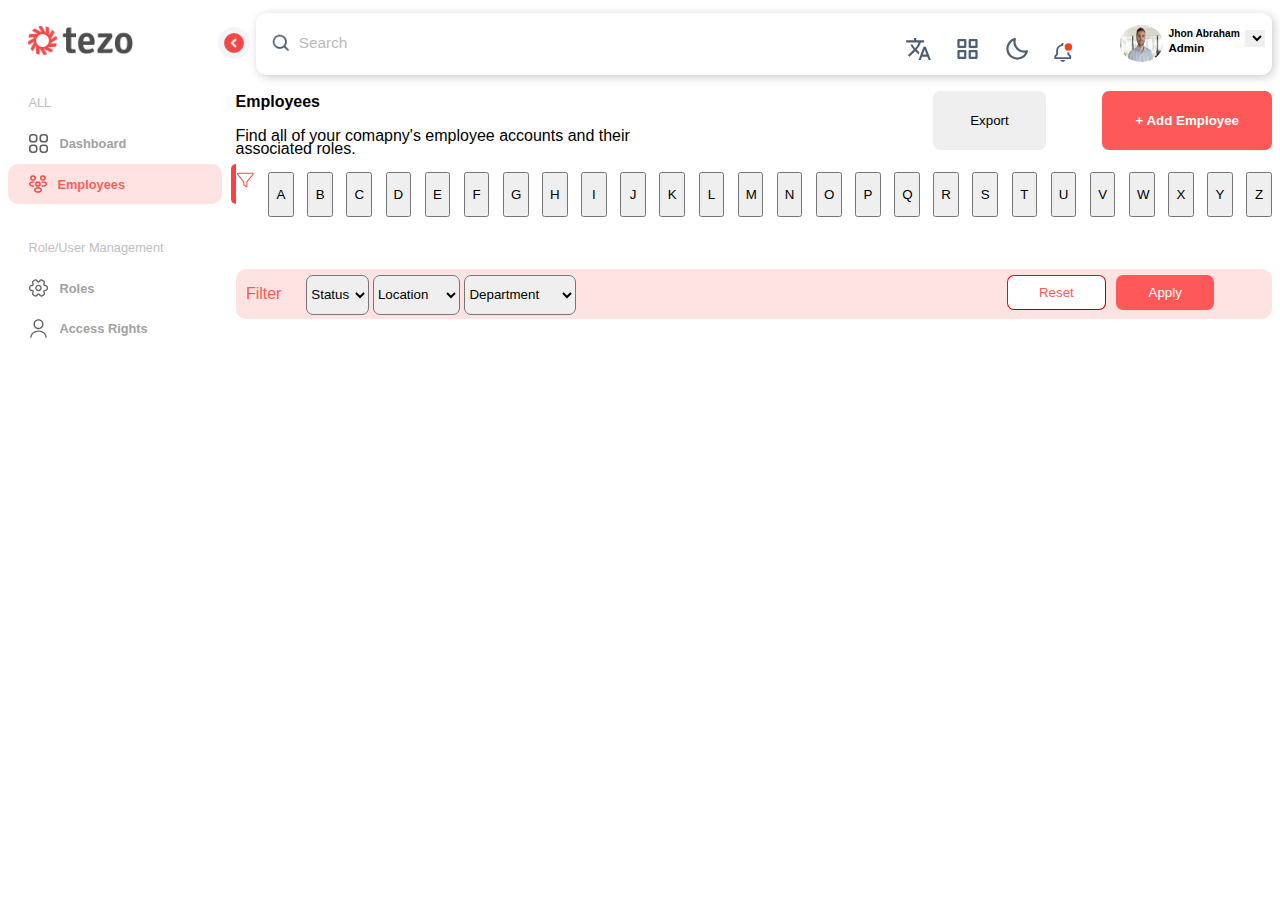
==== index.html @ cbc74a88 "Created Top Navigation bar,sidebar and filter employee section" ====
<!DOCTYPE html>
<html lang="en">
  <head>
    <meta charset="UTF-8" />
    <meta name="viewport" content="width=device-width, initial-scale=1.0" />
    <link rel="stylesheet" href="CSS/index.css" />
    <link rel="stylesheet" href="Assets/font-icon/style.css" />
    <title>Tezo</title>
  </head>
  <body>
    <main>
      <section id="sidebar">
        <div id="hehe">
          <div class="tezo-logo">
            <img src="Assets/Images/TezoLogo.png" alt="Tezo Logo" />
          </div>
          <img id="handle" src="./Assets/Images/handle.png" alt="" />
        </div>

        <div class="menu">
          <p id="menu-desc">ALL</p>
          <div id="sidebar-menu-dashboard" class="sidebar-menu-item">
            <img src="Assets/Images/Horizontal nav/Dashboard.svg" alt="" />
            <p>Dashboard</p>
          </div>

          <div id="employee-option-container">
            <div id="sidebar-menu-employees" class="sidebar-menu-item">
              <img src="Assets/Images/Horizontal nav/Employees.svg" alt="" />
              <p>Employees</p>
            </div>
            <div id="tab-indicator"></div>
          </div>
        </div>

        <div class="menu">
          <p id="menu-desc">Role/User Management</p>
          <div id="sidebar-menu-role" class="sidebar-menu-item">
            <img src="Assets/Images/Horizontal nav/Roles.svg" alt="" />
            <p>Roles</p>
          </div>

          <div id="sidebar-menu-access" class="sidebar-menu-item">
            <img src="Assets/Images/Horizontal nav/assign user.svg" alt="" />
            <p>Access Rights</p>
          </div>
        </div>
      </section>
      <section id="content">
        <div class="search">
          <img
            id="search-icon"
            src="Assets/Images/bx-search.png"
            alt="Search Icon"
          />
          <input type="search" class="search-input" placeholder="Search" />

          <span id="icon-menu-container">
            <img
              class="menu-icon"
              src="Assets/Images/Vertical Navbar/Language.svg"
              alt=""
            />
            <img
              class="menu-icon"
              src="Assets/Images/Vertical Navbar/Categories.svg"
              alt=""
            />
            <img
              class="menu-icon"
              src="Assets/Images/Vertical Navbar/Mode.svg"
              alt=""
            />
            <img
              id="notifications-icon"
              class="menu-icon"
              src="Assets/Images/Vertical Navbar/Notifications.svg"
              alt=""
            />
          </span>

          <div id="profile">
            <img
              class="profile-image"
              src="Assets/Images/jhon abraham.jpg"
              alt=""
            />

            <div id="profile-text-container">
              <p id="profile-name">Jhon Abraham</p>
              <p id="profile-designation">Admin</p>
            </div>
            <div id="profile-dropdown-container">
              <select name="profile-dropdown" id="profile-dropdown"></select>
            </div>
          </div>
        </div>

        <div id="content-employee">
          <div id="content-employee-title">
            <h4>Employees</h4>
            <p>
              Find all of your comapny's employee accounts and their associated
              roles.
            </p>
          </div>

          <div class="employee-operation">
            <button id="export-btn">Export</button>
            <button id="add-employee-btn">+ Add Employee</button>
          </div>
        </div>

        <div id="employee-filter">
          <div class="filter-icon">
            <img src="Assets/Images/filter.png" alt="filter-icon" />
          </div>

          <div class="search-by-letter-container">
            <button class="search-by-letter">A</button>
            <button class="search-by-letter">B</button>
            <button class="search-by-letter">C</button>
            <button class="search-by-letter">D</button>
            <button class="search-by-letter">E</button>
            <button class="search-by-letter">F</button>
            <button class="search-by-letter">G</button>
            <button class="search-by-letter">H</button>
            <button class="search-by-letter">I</button>
            <button class="search-by-letter">J</button>
            <button class="search-by-letter">K</button>
            <button class="search-by-letter">L</button>
            <button class="search-by-letter">M</button>
            <button class="search-by-letter">N</button>
            <button class="search-by-letter">O</button>
            <button class="search-by-letter">P</button>
            <button class="search-by-letter">Q</button>
            <button class="search-by-letter">R</button>
            <button class="search-by-letter">S</button>
            <button class="search-by-letter">T</button>
            <button class="search-by-letter">U</button>
            <button class="search-by-letter">V</button>
            <button class="search-by-letter">W</button>
            <button class="search-by-letter">X</button>
            <button class="search-by-letter">Y</button>
            <button class="search-by-letter">Z</button>
          </div>
        </div>

        <div class="employee-filter-categories">
          <div class="filter-categories">
            <p>Filter</p>
            <div id="dropdown-options">
            <select name="status" id="status-dropdown" title="status">
              <option selected disabled hidden>Status</option>
            </select>
            <select name="location" title="location" id="location-dropdown">
              <option selected disabled hidden>Location</option>
            </select>
            <select name="department" title="department" id="department-dropdown">
              <option selected disabled hidden>Department</option>
            </select>
        </div>
            <div class="employee-filter-btn-container">
              <button id="reset">Reset</button>
              <button id="apply">Apply</button>
            </div>
          </div>
        </div>
      </section>
    </main>
  </body>
</html>
---- CSS/index.css ----
* {
    font-family: Arial, Helvetica, sans-serif;
  }
  
  main {
    display: flex;
  }
  
  /* SIDE BAR SECTION START */

  #sidebar {
    width: 18%;
    height: 100%;
  }
  
  #content {
    width: 82%;
    height: auto;
  }

  #hehe{
    display: flex;
    height:80%
  }

  #handle{
    position: absolute;
    left: 17%;
    top: 3%;
    width: 2.5%;
  }
  
  .tezo-logo {
    height: auto;
    width: 46%;
    margin-left: 9%;
    margin-top: 8%;
  }
  
  .tezo-logo img {
    width: 100%;
  }
  
  #menu-desc {
    font-size: 1vw;
    padding-left: 9%;
    padding-top: 10%;
    color: gray;
    opacity: 0.5;
  }
  
  .sidebar-menu-item p {
    font-size: 1vw;
    color: rgb(162, 162, 162);
    font-weight: 600;
    margin-left: 5%;
  }

  .sidebar-menu-item img{
    width:10%;
  }
  
  .sidebar-menu-item {
    display: flex;
    padding-left: 9%;
  }
  
  #sidebar-menu-dashboard {
    margin-top: 6%;
  }
  
  #employee-option-container{
   
  position: relative;
    
  }
  #sidebar-menu-employees {
    border-radius: 10px;
    margin-right: 6%;
    padding-left: -10%;
    background-color: rgb(255 227 227);
  }

  #tab-indicator{
    position: absolute;
    background-color: rgb(255, 63, 63);
    width: 2%;
    height: 100%;
    top: 0%;
    left: 53%;
    overflow: hidden;
    border-top-left-radius: 10px;
    border-bottom-left-radius: 10px;
    margin-left: 45%;
  }
  
  #sidebar-menu-employees p {
    color: red;
    opacity: 0.6;
  }

  /* SIDE BAR SECTION END */



  /* CONTENT SECTION START */

    .search{
        position: relative;
        width: 98%;
        height: 18%;
        margin-top:0.5%;
        margin-left: 2%;
    }

    .search-input{
        width: 100%;
        height: 100%;
        border-style: none;
        border-radius: 10px;
        box-shadow: 2px 2px 10px rgb(202, 202, 202);
    }

    ::placeholder{
        padding-left: 4%;
        font-size: 1.2vw;
        opacity: 0.5;
       
    }

    #search-icon{
        position: absolute;
        width: 2%;
        left: 1.5%;
        top: 33%;
    }
  
    #icon-menu-container{
        position: absolute;
        left: 63%;
        top: 22%;
    
    }

    #notifications-icon{
        margin-top: -1%;

    }
    .menu-icon{
        width:3.5vw
    }


   #profile{
        display: flex;
        position: absolute;
        right: 2%;
        top:20%;
        width: 13%;
    }

  #profile-text-container p{
    margin-top: 4%;
    margin-bottom: 0%;
    white-space: nowrap;

  }

  .profile-image{
    margin-top: 0%;
    width:33%;
    border-radius: 100%;
    
  }
  
  #profile-text-container{
    margin-left: 4%;


  }


  #profile-name{
    font-size: 0.8vw;
    font-weight: 600;
  }
  #profile-designation{
    font-size: 0.9vw;
    font-weight: 800;
  }

  #profile-dropdown-container{
    height: 100%;
    margin-left: 4%;
    font-size: 2vw; 
    margin-top: -4%;
    margin-bottom: 10%;
  }
  #profile-dropdown{
    border-style: none;
  }
  /* EMPLOYEE OPERATION SECTION START */

  #content-employee{
    display: flex;
   
  }
  #content-employee-title{
    line-height: 81%;
  }

  .employee-operation{
    display: flex;
    width: 60%;
    flex-wrap: nowrap;
    justify-content: flex-end;
  }

  #export-btn,#add-employee-btn{
    margin-top:3%; 
    height: 60%;
    border-radius: 7px;
    border-width:0px;

  }
  #export-btn{
    width: 20%;
    
  }
  #add-employee-btn{
    width: 30%;
    margin-left: 10%;
    background-color: rgb(255, 88, 88);
    color: white;
    font-weight: 600;
  }


  .filter-icon{
    width: 2vw;
    margin-right: 1%;
  }


  /* EMPLOYEE OPERATION SECTION END */

 
/* EMPLOYEE FILTER SECTION START */

#employee-filter{
    display: flex;

}

.search-by-letter-container{
    display: flex;
    justify-content: space-between;
    width: 90vw;
    flex-wrap: wrap;
   
}

.search-by-letter{
width: 2vw;
height: 5vh;

}
   

.filter-categories{
    display: flex;
    height:30%;
    border-radius: 10px;
    margin-top: 5%;
    background-color: rgb(255 227 227);
}

.filter-categories p{
    color:rgb(255, 88, 88); 
    margin-left: 1%;
}

#dropdown-options{
    width:60%
}
#dropdown-options select{
    height: 80%;
    border-radius: 7px;
    margin-top: 1%;
    

}

#status-dropdown{
    width: 10%;
    margin-left: 4%;

}
#location-dropdown{
    width: 14%;
}

#department-dropdown{
    width: 18%;
}



.employee-filter-btn-container{
    display: flex;
    margin-left: 10%;
    width:20%
}

#reset,#apply{
    margin-top: 3%;
    border-radius: 7px;
    border-width: 0px;
}

#reset{
    height: 70%;
    width: 80%;
    color: rgb(255, 88, 88);
    background-color: white;
    border-width: 1px;
    border-color: red;
}
#apply{
    height: 70%;
    margin-left: 5%;
    width: 80%;
    background-color: rgb(255, 88, 88);
    color: white;
}
---- Assets/font-icon/style.css ----
@font-face {
  font-family: 'icomoon';
  src:  url('./fonts/icomoon.eot?l30ijm');
  src:  url('./fonts/icomoon.eot?l30ijm#iefix') format('embedded-opentype'),
    url('./fonts/icomoon.ttf?l30ijm') format('truetype'),
    url('./fonts/icomoon.woff?l30ijm') format('woff'),
    url('./fonts/icomoon.svg?l30ijm#icomoon') format('svg');
  font-weight: normal;
  font-style: normal;
  font-display: block;
}

[class^="icon-"], [class*=" icon-"] {
  /* use !important to prevent issues with browser extensions that change fonts */
  font-family: 'icomoon' !important;
  speak: never;
  font-style: normal;
  font-weight: normal;
  font-variant: normal;
  text-transform: none;
  line-height: 1;

  /* Better Font Rendering =========== */
  -webkit-font-smoothing: antialiased;
  -moz-osx-font-smoothing: grayscale;
}

.icon-assign-user:before {
  content: "\e900";
  color: #5f5f5f;
}
.icon-Dashboard:before {
  content: "\e901";
}
.icon-Employees:before {
  content: "\e902";
}
.icon-Roles:before {
  content: "\e903";
  color: #5f5f5f;
}
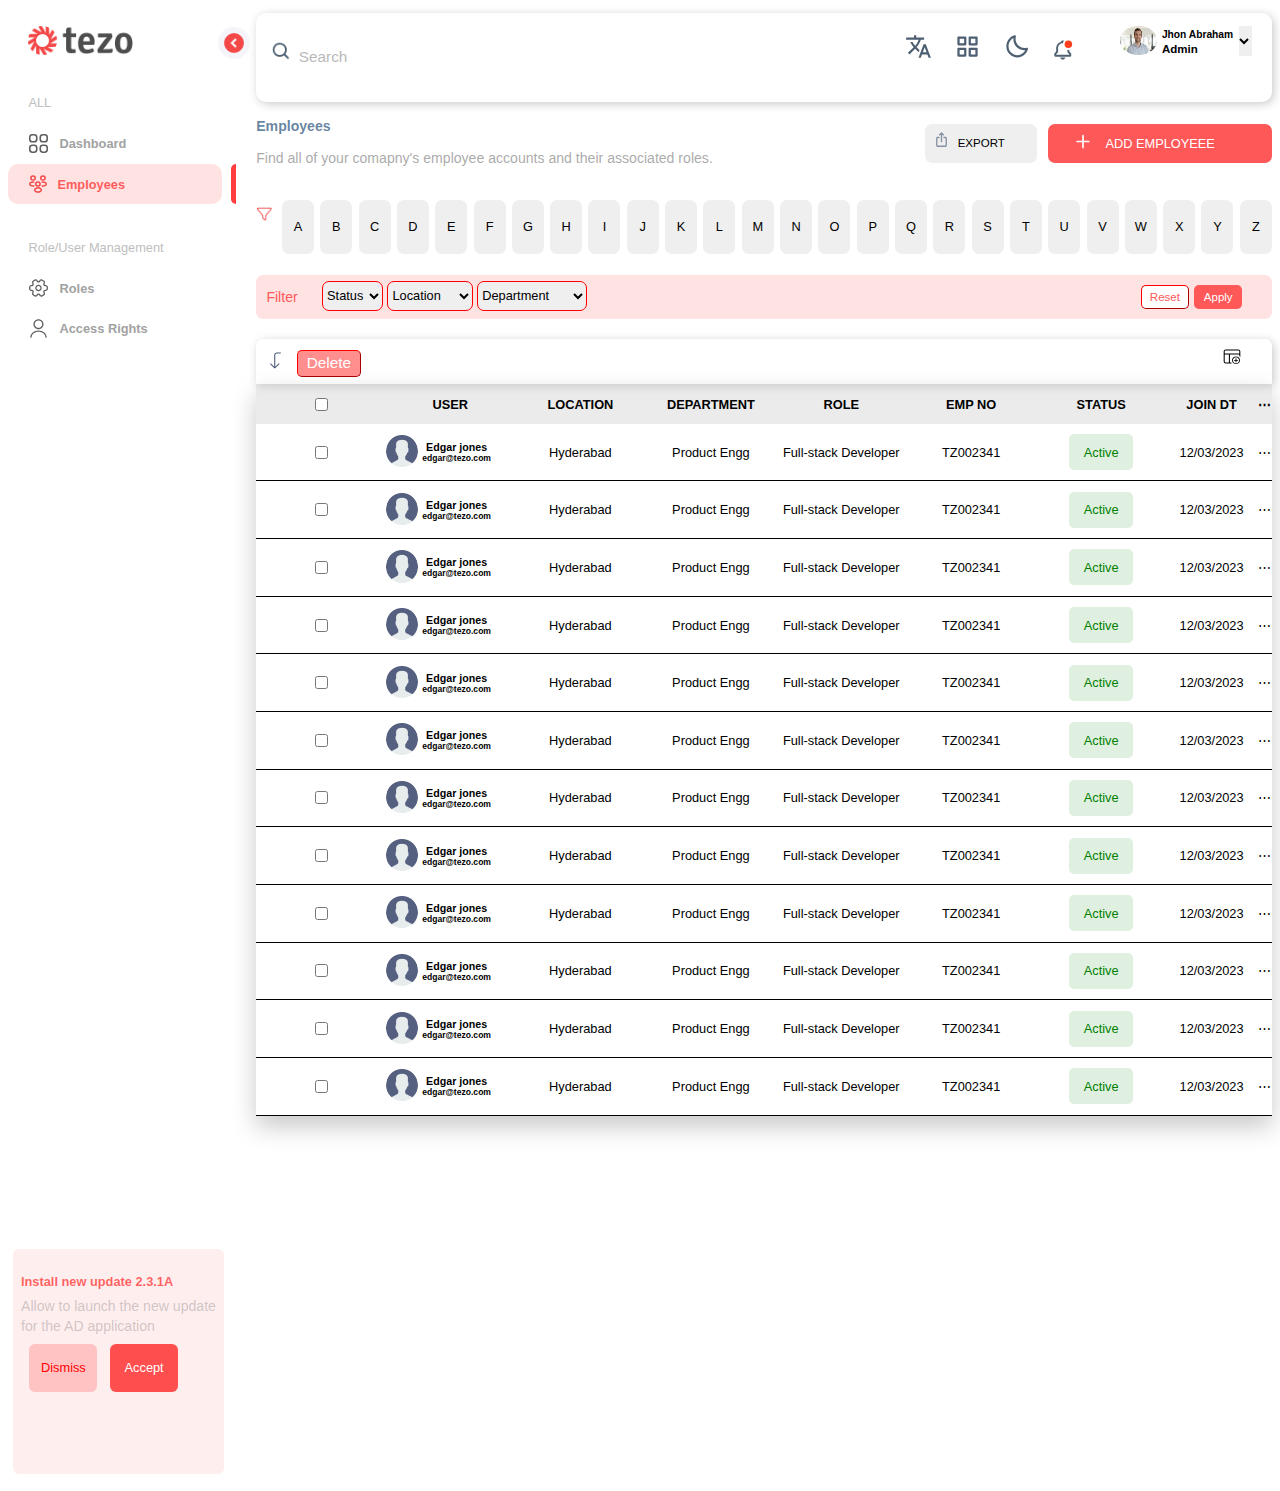
==== commit 06591088: "Created employee information table and imporved the overall css styling of content section" ====
--- a/index.html
+++ b/index.html
@@ -44,6 +44,16 @@
             <img src="Assets/Images/Horizontal nav/assign user.svg" alt="" />
             <p>Access Rights</p>
           </div>
+        </div>
+
+
+        <div id="update-message">
+            <h5>Install new update 2.3.1A</h5>
+            <p>Allow to launch the new update for the AD application</p>
+            <div id="update-message-btn-container">
+                <button id="dismiss-btn" class="update-message-btn">Dismiss</button>
+                <button id="accept-btn" class="update-message-btn">Accept</button>
+            </div>
         </div>
       </section>
       <section id="content">
@@ -90,9 +100,8 @@
               <p id="profile-name">Jhon Abraham</p>
               <p id="profile-designation">Admin</p>
             </div>
-            <div id="profile-dropdown-container">
               <select name="profile-dropdown" id="profile-dropdown"></select>
-            </div>
+            
           </div>
         </div>
 
@@ -106,8 +115,8 @@
           </div>
 
           <div class="employee-operation">
-            <button id="export-btn">Export</button>
-            <button id="add-employee-btn">+ Add Employee</button>
+            <button id="export-btn"><img id="export-icon" src="Assets/Images/Interface/Export.svg"/>EXPORT</button>
+            <button id="add-employee-btn"><img id="add-employee-icon" src="Assets/Images/Interface/Add.svg"/>ADD EMPLOYEEE</button>
           </div>
         </div>
 
@@ -166,6 +175,291 @@
             </div>
           </div>
         </div>
+
+
+        <div id="employee-data-table">
+            <div id="table-operations">
+                <img id="arrow-left-down-img" src="Assets/Images/Interface/arrow-turn left -down.svg" alt="arrow-turn-left-down">
+                <button id="delete-operation-btn">Delete</button>
+                <img id="add-operation-img" src="Assets/Images/Interface/table-add.svg" alt="add-row-img ">
+            </div>
+            <div id="table-data">
+
+                <table>
+                    <tr>
+                        <th><input type="checkbox"></th>
+                        <th>USER</th>
+                        <th>LOCATION</th>
+                        <th>DEPARTMENT</th>
+                        <th>ROLE</th>
+                        <th>EMP NO</th>
+                        <th>STATUS</th>
+                        <th>JOIN DT</th>
+                        <th>&#8943;</th>
+                    </tr>
+                    <tr>
+                        <td><input type="checkbox"></td>
+                        <td>
+                            <div id="user-name">
+                                <div  id="user-img">
+                                    <img src="Assets/Images/user.png"/>
+                                </div>
+                                <div id="user-details">
+                                    <h4>Edgar jones</h4>
+                                    <h6>edgar@tezo.com</h6>
+                                </div>
+                            </div>
+                        </td>
+                        <td>Hyderabad</td>
+                        <td>Product Engg</td>
+                        <td>Full-stack Developer</td>
+                        <td>TZ002341</td>
+                        <td><button class="table-btn">Active</button></td>
+                        <td>12/03/2023</td>
+                        <td>&#8943;</td>
+                    </tr>
+
+                    <tr>
+                        <td><input type="checkbox"></td>
+                        <td>
+                            <div id="user-name">
+                                <div  id="user-img">
+                                    <img src="Assets/Images/user.png"/>
+                                </div>
+                                <div id="user-details">
+                                    <h4>Edgar jones</h4>
+                                    <h6>edgar@tezo.com</h6>
+                                </div>
+                            </div>
+                        </td>
+                        <td>Hyderabad</td>
+                        <td>Product Engg</td>
+                        <td>Full-stack Developer</td>
+                        <td>TZ002341</td>
+                        <td><button class="table-btn">Active</button></td>
+                        <td>12/03/2023</td>
+                        <td>&#8943;</td>
+                    </tr>
+
+                    <tr>
+                        <td><input type="checkbox"></td>
+                        <td>
+                            <div id="user-name">
+                                <div  id="user-img">
+                                    <img src="Assets/Images/user.png"/>
+                                </div>
+                                <div id="user-details">
+                                    <h4>Edgar jones</h4>
+                                    <h6>edgar@tezo.com</h6>
+                                </div>
+                            </div>
+                        </td>
+                        <td>Hyderabad</td>
+                        <td>Product Engg</td>
+                        <td>Full-stack Developer</td>
+                        <td>TZ002341</td>
+                        <td><button class="table-btn">Active</button></td>
+                        <td>12/03/2023</td>
+                        <td>&#8943;</td>
+                    </tr>
+
+                    <tr>
+                        <td><input type="checkbox"></td>
+                        <td>
+                            <div id="user-name">
+                                <div  id="user-img">
+                                    <img src="Assets/Images/user.png"/>
+                                </div>
+                                <div id="user-details">
+                                    <h4>Edgar jones</h4>
+                                    <h6>edgar@tezo.com</h6>
+                                </div>
+                            </div>
+                        </td>
+                        <td>Hyderabad</td>
+                        <td>Product Engg</td>
+                        <td>Full-stack Developer</td>
+                        <td>TZ002341</td>
+                        <td><button class="table-btn">Active</button></td>
+                        <td>12/03/2023</td>
+                        <td>&#8943;</td>
+                    </tr>
+
+                    <tr>
+                        <td><input type="checkbox"></td>
+                        <td>
+                            <div id="user-name">
+                                <div  id="user-img">
+                                    <img src="Assets/Images/user.png"/>
+                                </div>
+                                <div id="user-details">
+                                    <h4>Edgar jones</h4>
+                                    <h6>edgar@tezo.com</h6>
+                                </div>
+                            </div>
+                        </td>
+                        <td>Hyderabad</td>
+                        <td>Product Engg</td>
+                        <td>Full-stack Developer</td>
+                        <td>TZ002341</td>
+                        <td><button class="table-btn">Active</button></td>
+                        <td>12/03/2023</td>
+                        <td>&#8943;</td>
+                    </tr>
+
+                    <tr>
+                        <td><input type="checkbox"></td>
+                        <td>
+                            <div id="user-name">
+                                <div  id="user-img">
+                                    <img src="Assets/Images/user.png"/>
+                                </div>
+                                <div id="user-details">
+                                    <h4>Edgar jones</h4>
+                                    <h6>edgar@tezo.com</h6>
+                                </div>
+                            </div>
+                        </td>
+                        <td>Hyderabad</td>
+                        <td>Product Engg</td>
+                        <td>Full-stack Developer</td>
+                        <td>TZ002341</td>
+                        <td><button class="table-btn">Active</button></td>
+                        <td>12/03/2023</td>
+                        <td>&#8943;</td>
+                    </tr>
+
+                    <tr>
+                        <td><input type="checkbox"></td>
+                        <td>
+                            <div id="user-name">
+                                <div  id="user-img">
+                                    <img src="Assets/Images/user.png"/>
+                                </div>
+                                <div id="user-details">
+                                    <h4>Edgar jones</h4>
+                                    <h6>edgar@tezo.com</h6>
+                                </div>
+                            </div>
+                        </td>
+                        <td>Hyderabad</td>
+                        <td>Product Engg</td>
+                        <td>Full-stack Developer</td>
+                        <td>TZ002341</td>
+                        <td><button class="table-btn">Active</button></td>
+                        <td>12/03/2023</td>
+                        <td>&#8943;</td>
+                    </tr>
+                    <tr>
+                        <td><input type="checkbox"></td>
+                        <td>
+                            <div id="user-name">
+                                <div  id="user-img">
+                                    <img src="Assets/Images/user.png"/>
+                                </div>
+                                <div id="user-details">
+                                    <h4>Edgar jones</h4>
+                                    <h6>edgar@tezo.com</h6>
+                                </div>
+                            </div>
+                        </td>
+                        <td>Hyderabad</td>
+                        <td>Product Engg</td>
+                        <td>Full-stack Developer</td>
+                        <td>TZ002341</td>
+                        <td><button class="table-btn">Active</button></td>
+                        <td>12/03/2023</td>
+                        <td>&#8943;</td>
+                    </tr>
+                    <tr>
+                        <td><input type="checkbox"></td>
+                        <td>
+                            <div id="user-name">
+                                <div  id="user-img">
+                                    <img src="Assets/Images/user.png"/>
+                                </div>
+                                <div id="user-details">
+                                    <h4>Edgar jones</h4>
+                                    <h6>edgar@tezo.com</h6>
+                                </div>
+                            </div>
+                        </td>
+                        <td>Hyderabad</td>
+                        <td>Product Engg</td>
+                        <td>Full-stack Developer</td>
+                        <td>TZ002341</td>
+                        <td><button class="table-btn">Active</button></td>
+                        <td>12/03/2023</td>
+                        <td>&#8943;</td>
+                    </tr>
+                    <tr>
+                        <td><input type="checkbox"></td>
+                        <td>
+                            <div id="user-name">
+                                <div  id="user-img">
+                                    <img src="Assets/Images/user.png"/>
+                                </div>
+                                <div id="user-details">
+                                    <h4>Edgar jones</h4>
+                                    <h6>edgar@tezo.com</h6>
+                                </div>
+                            </div>
+                        </td>
+                        <td>Hyderabad</td>
+                        <td>Product Engg</td>
+                        <td>Full-stack Developer</td>
+                        <td>TZ002341</td>
+                        <td><button class="table-btn">Active</button></td>
+                        <td>12/03/2023</td>
+                        <td>&#8943;</td>
+                    </tr>
+                    <tr>
+                        <td><input type="checkbox"></td>
+                        <td>
+                            <div id="user-name">
+                                <div  id="user-img">
+                                    <img src="Assets/Images/user.png"/>
+                                </div>
+                                <div id="user-details">
+                                    <h4>Edgar jones</h4>
+                                    <h6>edgar@tezo.com</h6>
+                                </div>
+                            </div>
+                        </td>
+                        <td>Hyderabad</td>
+                        <td>Product Engg</td>
+                        <td>Full-stack Developer</td>
+                        <td>TZ002341</td>
+                        <td><button class="table-btn">Active</button></td>
+                        <td>12/03/2023</td>
+                        <td>&#8943;</td>
+                    </tr>
+                    <tr>
+                        <td><input type="checkbox"></td>
+                        <td>
+                            <div id="user-name">
+                                <div  id="user-img">
+                                    <img src="Assets/Images/user.png"/>
+                                </div>
+                                <div id="user-details">
+                                    <h4>Edgar jones</h4>
+                                    <h6>edgar@tezo.com</h6>
+                                </div>
+                            </div>
+                        </td>
+                        <td>Hyderabad</td>
+                        <td>Product Engg</td>
+                        <td>Full-stack Developer</td>
+                        <td>TZ002341</td>
+                        <td><button class="table-btn">Active</button></td>
+                        <td>12/03/2023</td>
+                        <td>&#8943;</td>
+                    </tr>
+                </table>
+
+
+            </div>
+        </div>
       </section>
     </main>
   </body>
--- a/CSS/index.css
+++ b/CSS/index.css
@@ -99,6 +99,63 @@
     opacity: 0.6;
   }
 
+
+  #update-message{
+    margin-top: 100vh;
+    height: 25vh;
+    margin-right: 5%;
+    margin-left: 2%;
+    margin-bottom: 1vh;
+    border-radius: 6px;
+    background-color: rgba(255, 88, 88, 0.102);
+  }
+
+  #update-message h5 {
+    font-size: 1vw;
+    color: rgba(255, 0, 0, 0.605);
+    padding-top: 12%;
+    padding-left: 4%;
+    margin-bottom: 0%;
+    text-align: left;
+}
+
+#update-message p {
+    font-size: 1.1vw;
+    padding-left: 4%;
+    text-align: left;
+    margin-top: 3%;
+    margin-bottom: 0%;
+    line-height: 20px;
+    color: rgba(128, 128, 128, 0.384);
+}
+
+
+#dismiss-btn,#accept-btn{
+    margin-top: 4%;
+    width: 5.3vw;
+    height: 5.3vh;
+    border-radius: 6px;
+}
+
+#dismiss-btn{
+    font-size: 1vw;
+    margin-left:8%;
+   background-color:  rgba(255, 88, 88, 0.289);
+   border-style: none;
+   color:red
+}
+
+#accept-btn{
+    font-size: 1vw;
+    margin-left: 4%;
+    background-color:  rgba(255, 0, 0, 0.673);
+    border-style: none;
+    color:white
+}
+
+
+
+
   /* SIDE BAR SECTION END */
 
 
@@ -106,11 +163,11 @@
   /* CONTENT SECTION START */
 
     .search{
-        position: relative;
-        width: 98%;
-        height: 18%;
-        margin-top:0.5%;
-        margin-left: 2%;
+    position: relative;
+    width: 98%;
+    height: 6%;
+    margin-top: 0.5%;
+    margin-left: 2%;
     }
 
     .search-input{
@@ -132,13 +189,13 @@
         position: absolute;
         width: 2%;
         left: 1.5%;
-        top: 33%;
+        top: 32%;
     }
   
     #icon-menu-container{
         position: absolute;
         left: 63%;
-        top: 22%;
+        top: 12%;
     
     }
 
@@ -155,7 +212,7 @@
         display: flex;
         position: absolute;
         right: 2%;
-        top:20%;
+        top:15%;
         width: 13%;
     }
 
@@ -168,7 +225,7 @@
 
   .profile-image{
     margin-top: 0%;
-    width:33%;
+    width:28%;
     border-radius: 100%;
     
   }
@@ -189,13 +246,17 @@
     font-weight: 800;
   }
 
-  #profile-dropdown-container{
-    height: 100%;
-    margin-left: 4%;
-    font-size: 2vw; 
-    margin-top: -4%;
+  #profile-dropdown{
+    position: absolute;
+    /* height: 57%; */
+    width: 1vw;
+    /* margin-left: 4%; */
+    font-size: 2vw;
+    /* margin-top: -7%; */
     margin-bottom: 10%;
-  }
+    right: 0%;
+}
+
   #profile-dropdown{
     border-style: none;
   }
@@ -203,42 +264,80 @@
 
   #content-employee{
     display: flex;
+    margin-top:0%;
+    margin-left: 2%;
    
   }
   #content-employee-title{
     line-height: 81%;
   }
 
+  #content-employee-title p{
+    white-space: nowrap;
+    font-size: 1.1vw;
+    color: rgba(128, 128, 128, 0.676);
+  }
+
+  #content-employee-title h4{
+    font-size: 1.1vw;
+    color: rgba(0, 51, 101, 0.613);
+  }
+
   .employee-operation{
     display: flex;
     width: 60%;
-    flex-wrap: nowrap;
+    flex-wrap: wrap;
     justify-content: flex-end;
   }
 
   #export-btn,#add-employee-btn{
-    margin-top:3%; 
-    height: 60%;
+    position: relative;
+    margin-top:4%; 
+    height: 50%;
     border-radius: 7px;
     border-width:0px;
+    
+
 
   }
   #export-btn{
     width: 20%;
-    
+    font-size: 0.9vw;
+    
+  }
+  #export-icon{
+    position: absolute;
+    width: 1.3vw;
+    left: 7%;
+    top:18%;
   }
   #add-employee-btn{
-    width: 30%;
-    margin-left: 10%;
+    width: 40%;
+    margin-left: 2%;
+    font-size: 1vw;
     background-color: rgb(255, 88, 88);
     color: white;
-    font-weight: 600;
+    font-weight: 200;
+  }
+
+  #add-employee-icon{
+    position: absolute;
+    width: 1.6vw;
+    left: 11%;
+    top: 18%;   
+
   }
 
 
   .filter-icon{
-    width: 2vw;
+    width: 1.4vw;
+    margin-left: 2%;
     margin-right: 1%;
+  }
+
+  .filter-icon img{
+    width: 100%;
+    margin-top: 50%;
   }
 
 
@@ -249,6 +348,7 @@
 
 #employee-filter{
     display: flex;
+    margin-top:2%;
 
 }
 
@@ -261,32 +361,42 @@
 }
 
 .search-by-letter{
-width: 2vw;
-height: 5vh;
+width: 2.5vw;
+height: 6vh;
+font-size: 1vw;
+border-style: none;
+border-radius: 7px;
+background-color: rgba(128, 128, 128, 0.125);
 
 }
    
 
 .filter-categories{
     display: flex;
-    height:30%;
-    border-radius: 10px;
-    margin-top: 5%;
-    background-color: rgb(255 227 227);
+    height: 30%;
+    border-radius: 7px;
+    margin-top: 2%;
+    margin-left: 2%;
+    background-color: rgb(255 227 227); 
 }
 
 .filter-categories p{
     color:rgb(255, 88, 88); 
     margin-left: 1%;
+    
+    font-size: 1.1vw;
 }
 
 #dropdown-options{
-    width:60%
+    width:60%;
+    margin-bottom: 1%;
 }
 #dropdown-options select{
-    height: 80%;
+    margin-top: 1%;
+    height: 90%;
     border-radius: 7px;
-    margin-top: 1%;
+    border-color: red;
+    font-size: 1vw;
     
 
 }
@@ -308,28 +418,153 @@
 
 .employee-filter-btn-container{
     display: flex;
-    margin-left: 10%;
-    width:20%
+    margin-left: 23%;
+    width:10%
 }
 
 #reset,#apply{
-    margin-top: 3%;
-    border-radius: 7px;
+    height: 55%;
+    width: 50%;
+    margin-top: 10%;
+    border-radius: 5px;
     border-width: 0px;
+    font-size: 0.9vw;
 }
 
 #reset{
-    height: 70%;
-    width: 80%;
+    
     color: rgb(255, 88, 88);
     background-color: white;
     border-width: 1px;
     border-color: red;
 }
 #apply{
-    height: 70%;
     margin-left: 5%;
-    width: 80%;
     background-color: rgb(255, 88, 88);
     color: white;
 }
+
+/* EMPLOYEE DATA TABLE SECTION START */
+
+/* TABLE OPERATION DIVISON START */
+
+#employee-data-table{
+    height:150px;
+}
+
+#employee-data-table #table-operations{
+    position: relative;
+    margin-top: 2%;
+    height: 30%;
+    margin-left: 2%;
+    border-top-left-radius: 7px;
+    border-top-right-radius: 7px;
+    box-shadow:2px 2px 10px rgb(202, 202, 202);
+
+}
+
+#delete-operation-btn{
+    position: absolute;
+    left: 2%;
+    margin-left: 2%;
+    margin-top: 1%;
+    width: 5vw;
+    height:60%;
+    background-color: rgb(255, 142, 142);
+    color: white;
+    border-radius: 5px;
+    border-width: 1px;
+    border-color: red;
+    font-size: 1.2vw;
+}
+
+#employee-data-table #table-operations #arrow-left-down-img{
+    position: absolute;
+    width: 1.5vw;
+    top: 25%;
+    left:1%;
+
+
+}
+
+#employee-data-table #table-operations #add-operation-img{
+    position: absolute;
+    width: 1.5vw;
+    top: 16%;
+    right:3%;
+
+}
+/* TABLE OPERATION DIVISON END */
+
+/* TABLE DATA DIVISON START */
+
+table{
+    margin-top: 0%;
+    width: 98%;
+    margin-left:2%;
+    border-collapse: collapse;
+    box-shadow: 0px 11px 23px rgb(202, 202, 202);
+}
+th{
+    font-size: 1vw;
+    padding-top: 1%;
+    padding-bottom: 1%;
+    background-color: rgba(128, 128, 128, 0.161);
+    
+}
+td{
+    font-size: 1vw;
+    text-align: center;
+    width: 13%;
+    padding-top: 1%;
+    padding-bottom:1%;
+    border-bottom:1px solid black
+}
+
+.table-btn{
+    width: 5vw;
+    height: 4vh;
+    font-size: 1vw;
+    color: green;
+    background-color: rgba(0, 128, 0, 0.122);
+    border-style: none;
+    border-radius: 5px;
+}
+
+#user-name{
+    display: flex;
+   align-items: center;
+}
+
+#user-img{
+    height: 100%;
+    width: 25%;
+    border-radius: 100%;
+    overflow: hidden;
+}
+
+#user-details h4,h6{
+    margin-top:0;
+    margin-bottom: 0;
+
+
+}
+#user-details{
+    width: 60%;
+}
+
+#user-details h4{
+    font-size: smaller;
+}
+
+ #user-img img{
+    padding-top: 4%;
+    width: 100%;
+ }
+
+/* TABLE DATA DIVISION END */
+
+/* EMPLOYEE DATA TABLE SECRION END */
+
+
+
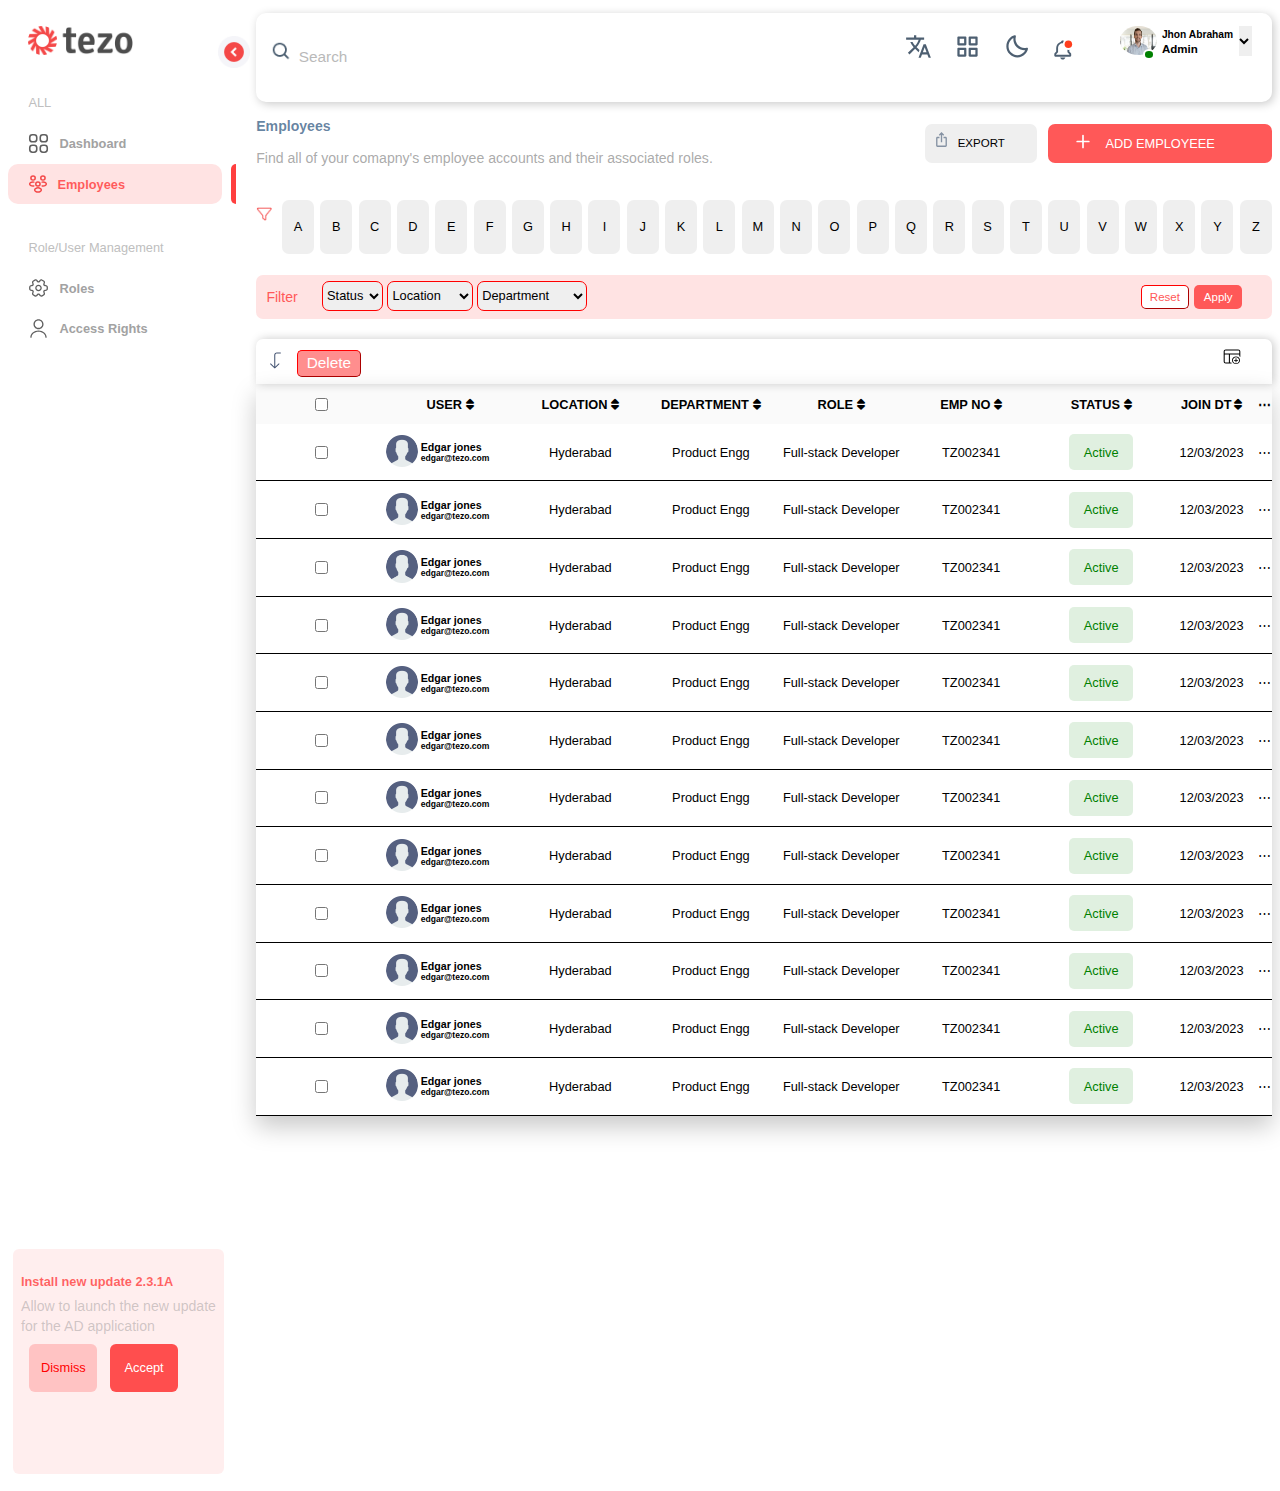
==== commit e55759ab: "added user status indicator and sort icon to the profile and table section respectively." ====
--- a/index.html
+++ b/index.html
@@ -5,6 +5,7 @@
     <meta name="viewport" content="width=device-width, initial-scale=1.0" />
     <link rel="stylesheet" href="CSS/index.css" />
     <link rel="stylesheet" href="Assets/font-icon/style.css" />
+    <link rel="stylesheet" href="https://cdnjs.cloudflare.com/ajax/libs/font-awesome/6.5.1/css/all.min.css">
     <title>Tezo</title>
   </head>
   <body>
@@ -95,6 +96,7 @@
               src="Assets/Images/jhon abraham.jpg"
               alt=""
             />
+            <div id="user-status"></div>
 
             <div id="profile-text-container">
               <p id="profile-name">Jhon Abraham</p>
@@ -188,13 +190,13 @@
                 <table>
                     <tr>
                         <th><input type="checkbox"></th>
-                        <th>USER</th>
-                        <th>LOCATION</th>
-                        <th>DEPARTMENT</th>
-                        <th>ROLE</th>
-                        <th>EMP NO</th>
-                        <th>STATUS</th>
-                        <th>JOIN DT</th>
+                        <th>USER<i class="fa-solid fa-sort"></i></th>
+                        <th>LOCATION<i class="fa-solid fa-sort"></i></th>
+                        <th>DEPARTMENT<i class="fa-solid fa-sort"></i></th>
+                        <th>ROLE<i class="fa-solid fa-sort"></i></th>
+                        <th>EMP NO<i class="fa-solid fa-sort"></i></th>
+                        <th>STATUS<i class="fa-solid fa-sort"></i></th>
+                        <th>JOIN DT<i class="fa-solid fa-sort"></i></th>
                         <th>&#8943;</th>
                     </tr>
                     <tr>
--- a/CSS/index.css
+++ b/CSS/index.css
@@ -1,6 +1,15 @@
 * {
     font-family: Arial, Helvetica, sans-serif;
   }
+
+  ::-webkit-scrollbar {
+    display: none;
+}
+
+html, body {
+    scrollbar-width: thin;
+    scrollbar-color: transparent transparent;
+}
   
   main {
     display: flex;
@@ -26,7 +35,7 @@
   #handle{
     position: absolute;
     left: 17%;
-    top: 3%;
+    top: 4%;
     width: 2.5%;
   }
   
@@ -224,10 +233,24 @@
   }
 
   .profile-image{
+    position: relative;
     margin-top: 0%;
     width:28%;
     border-radius: 100%;
     
+  }
+
+  #user-status{
+    width:6%;
+    height: 23%;
+    border-radius: 50%;
+    border-color: white;
+    border-width: 2px;
+    border-style:solid;
+    background-color: green;
+    position: absolute;
+    top: 79%;
+    left:18%;
   }
   
   #profile-text-container{
@@ -459,7 +482,7 @@
     margin-left: 2%;
     border-top-left-radius: 7px;
     border-top-right-radius: 7px;
-    box-shadow:2px 2px 10px rgb(202, 202, 202);
+    box-shadow:2px 0px 10px rgb(202, 202, 202);
 
 }
 
@@ -509,8 +532,12 @@
     font-size: 1vw;
     padding-top: 1%;
     padding-bottom: 1%;
-    background-color: rgba(128, 128, 128, 0.161);
-    
+    background-color: rgba(128, 128, 128, 0.042);
+    
+}
+
+th i{
+    margin-left: 3%;
 }
 td{
     font-size: 1vw;
@@ -551,6 +578,8 @@
 }
 #user-details{
     width: 60%;
+    text-align:left;
+    margin-left: 2%;
 }
 
 #user-details h4{
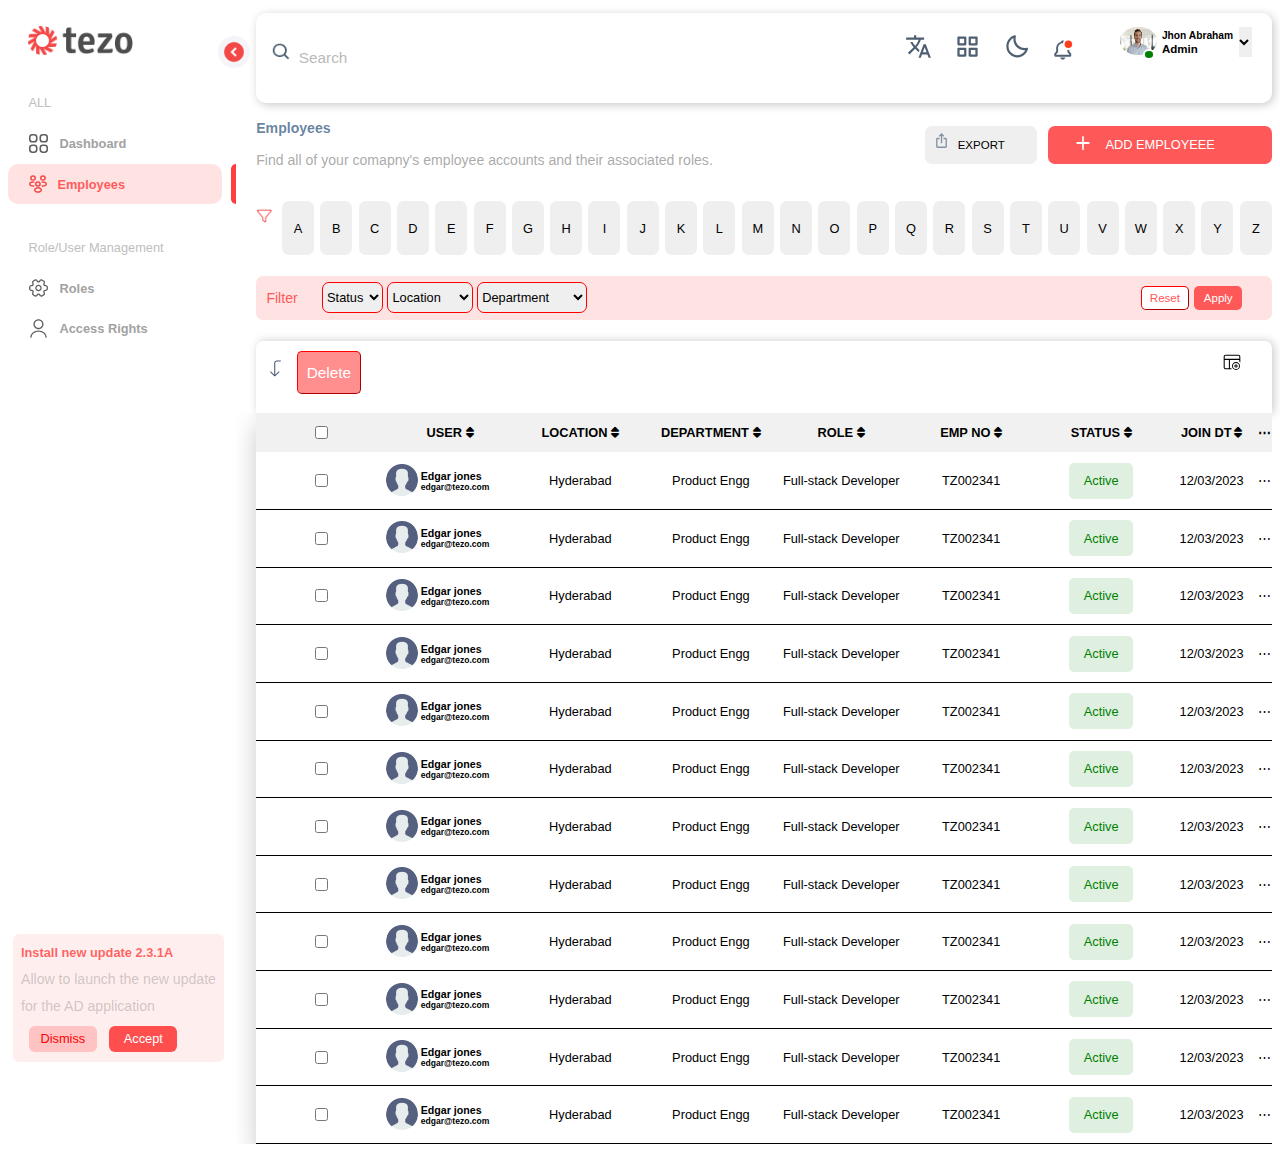
==== commit 7154e024: "created vertical scroll for table contents" ====
--- a/index.html
+++ b/index.html
@@ -188,6 +188,7 @@
             <div id="table-data">
 
                 <table>
+                    <thead>
                     <tr>
                         <th><input type="checkbox"></th>
                         <th>USER<i class="fa-solid fa-sort"></i></th>
@@ -199,264 +200,267 @@
                         <th>JOIN DT<i class="fa-solid fa-sort"></i></th>
                         <th>&#8943;</th>
                     </tr>
-                    <tr>
-                        <td><input type="checkbox"></td>
-                        <td>
-                            <div id="user-name">
-                                <div  id="user-img">
-                                    <img src="Assets/Images/user.png"/>
-                                </div>
-                                <div id="user-details">
-                                    <h4>Edgar jones</h4>
-                                    <h6>edgar@tezo.com</h6>
-                                </div>
-                            </div>
-                        </td>
-                        <td>Hyderabad</td>
-                        <td>Product Engg</td>
-                        <td>Full-stack Developer</td>
-                        <td>TZ002341</td>
-                        <td><button class="table-btn">Active</button></td>
-                        <td>12/03/2023</td>
-                        <td>&#8943;</td>
-                    </tr>
-
-                    <tr>
-                        <td><input type="checkbox"></td>
-                        <td>
-                            <div id="user-name">
-                                <div  id="user-img">
-                                    <img src="Assets/Images/user.png"/>
-                                </div>
-                                <div id="user-details">
-                                    <h4>Edgar jones</h4>
-                                    <h6>edgar@tezo.com</h6>
-                                </div>
-                            </div>
-                        </td>
-                        <td>Hyderabad</td>
-                        <td>Product Engg</td>
-                        <td>Full-stack Developer</td>
-                        <td>TZ002341</td>
-                        <td><button class="table-btn">Active</button></td>
-                        <td>12/03/2023</td>
-                        <td>&#8943;</td>
-                    </tr>
-
-                    <tr>
-                        <td><input type="checkbox"></td>
-                        <td>
-                            <div id="user-name">
-                                <div  id="user-img">
-                                    <img src="Assets/Images/user.png"/>
-                                </div>
-                                <div id="user-details">
-                                    <h4>Edgar jones</h4>
-                                    <h6>edgar@tezo.com</h6>
-                                </div>
-                            </div>
-                        </td>
-                        <td>Hyderabad</td>
-                        <td>Product Engg</td>
-                        <td>Full-stack Developer</td>
-                        <td>TZ002341</td>
-                        <td><button class="table-btn">Active</button></td>
-                        <td>12/03/2023</td>
-                        <td>&#8943;</td>
-                    </tr>
-
-                    <tr>
-                        <td><input type="checkbox"></td>
-                        <td>
-                            <div id="user-name">
-                                <div  id="user-img">
-                                    <img src="Assets/Images/user.png"/>
-                                </div>
-                                <div id="user-details">
-                                    <h4>Edgar jones</h4>
-                                    <h6>edgar@tezo.com</h6>
-                                </div>
-                            </div>
-                        </td>
-                        <td>Hyderabad</td>
-                        <td>Product Engg</td>
-                        <td>Full-stack Developer</td>
-                        <td>TZ002341</td>
-                        <td><button class="table-btn">Active</button></td>
-                        <td>12/03/2023</td>
-                        <td>&#8943;</td>
-                    </tr>
-
-                    <tr>
-                        <td><input type="checkbox"></td>
-                        <td>
-                            <div id="user-name">
-                                <div  id="user-img">
-                                    <img src="Assets/Images/user.png"/>
-                                </div>
-                                <div id="user-details">
-                                    <h4>Edgar jones</h4>
-                                    <h6>edgar@tezo.com</h6>
-                                </div>
-                            </div>
-                        </td>
-                        <td>Hyderabad</td>
-                        <td>Product Engg</td>
-                        <td>Full-stack Developer</td>
-                        <td>TZ002341</td>
-                        <td><button class="table-btn">Active</button></td>
-                        <td>12/03/2023</td>
-                        <td>&#8943;</td>
-                    </tr>
-
-                    <tr>
-                        <td><input type="checkbox"></td>
-                        <td>
-                            <div id="user-name">
-                                <div  id="user-img">
-                                    <img src="Assets/Images/user.png"/>
-                                </div>
-                                <div id="user-details">
-                                    <h4>Edgar jones</h4>
-                                    <h6>edgar@tezo.com</h6>
-                                </div>
-                            </div>
-                        </td>
-                        <td>Hyderabad</td>
-                        <td>Product Engg</td>
-                        <td>Full-stack Developer</td>
-                        <td>TZ002341</td>
-                        <td><button class="table-btn">Active</button></td>
-                        <td>12/03/2023</td>
-                        <td>&#8943;</td>
-                    </tr>
-
-                    <tr>
-                        <td><input type="checkbox"></td>
-                        <td>
-                            <div id="user-name">
-                                <div  id="user-img">
-                                    <img src="Assets/Images/user.png"/>
-                                </div>
-                                <div id="user-details">
-                                    <h4>Edgar jones</h4>
-                                    <h6>edgar@tezo.com</h6>
-                                </div>
-                            </div>
-                        </td>
-                        <td>Hyderabad</td>
-                        <td>Product Engg</td>
-                        <td>Full-stack Developer</td>
-                        <td>TZ002341</td>
-                        <td><button class="table-btn">Active</button></td>
-                        <td>12/03/2023</td>
-                        <td>&#8943;</td>
-                    </tr>
-                    <tr>
-                        <td><input type="checkbox"></td>
-                        <td>
-                            <div id="user-name">
-                                <div  id="user-img">
-                                    <img src="Assets/Images/user.png"/>
-                                </div>
-                                <div id="user-details">
-                                    <h4>Edgar jones</h4>
-                                    <h6>edgar@tezo.com</h6>
-                                </div>
-                            </div>
-                        </td>
-                        <td>Hyderabad</td>
-                        <td>Product Engg</td>
-                        <td>Full-stack Developer</td>
-                        <td>TZ002341</td>
-                        <td><button class="table-btn">Active</button></td>
-                        <td>12/03/2023</td>
-                        <td>&#8943;</td>
-                    </tr>
-                    <tr>
-                        <td><input type="checkbox"></td>
-                        <td>
-                            <div id="user-name">
-                                <div  id="user-img">
-                                    <img src="Assets/Images/user.png"/>
-                                </div>
-                                <div id="user-details">
-                                    <h4>Edgar jones</h4>
-                                    <h6>edgar@tezo.com</h6>
-                                </div>
-                            </div>
-                        </td>
-                        <td>Hyderabad</td>
-                        <td>Product Engg</td>
-                        <td>Full-stack Developer</td>
-                        <td>TZ002341</td>
-                        <td><button class="table-btn">Active</button></td>
-                        <td>12/03/2023</td>
-                        <td>&#8943;</td>
-                    </tr>
-                    <tr>
-                        <td><input type="checkbox"></td>
-                        <td>
-                            <div id="user-name">
-                                <div  id="user-img">
-                                    <img src="Assets/Images/user.png"/>
-                                </div>
-                                <div id="user-details">
-                                    <h4>Edgar jones</h4>
-                                    <h6>edgar@tezo.com</h6>
-                                </div>
-                            </div>
-                        </td>
-                        <td>Hyderabad</td>
-                        <td>Product Engg</td>
-                        <td>Full-stack Developer</td>
-                        <td>TZ002341</td>
-                        <td><button class="table-btn">Active</button></td>
-                        <td>12/03/2023</td>
-                        <td>&#8943;</td>
-                    </tr>
-                    <tr>
-                        <td><input type="checkbox"></td>
-                        <td>
-                            <div id="user-name">
-                                <div  id="user-img">
-                                    <img src="Assets/Images/user.png"/>
-                                </div>
-                                <div id="user-details">
-                                    <h4>Edgar jones</h4>
-                                    <h6>edgar@tezo.com</h6>
-                                </div>
-                            </div>
-                        </td>
-                        <td>Hyderabad</td>
-                        <td>Product Engg</td>
-                        <td>Full-stack Developer</td>
-                        <td>TZ002341</td>
-                        <td><button class="table-btn">Active</button></td>
-                        <td>12/03/2023</td>
-                        <td>&#8943;</td>
-                    </tr>
-                    <tr>
-                        <td><input type="checkbox"></td>
-                        <td>
-                            <div id="user-name">
-                                <div  id="user-img">
-                                    <img src="Assets/Images/user.png"/>
-                                </div>
-                                <div id="user-details">
-                                    <h4>Edgar jones</h4>
-                                    <h6>edgar@tezo.com</h6>
-                                </div>
-                            </div>
-                        </td>
-                        <td>Hyderabad</td>
-                        <td>Product Engg</td>
-                        <td>Full-stack Developer</td>
-                        <td>TZ002341</td>
-                        <td><button class="table-btn">Active</button></td>
-                        <td>12/03/2023</td>
-                        <td>&#8943;</td>
-                    </tr>
+                </thead>
+                <tbody>
+                    <tr>
+                        <td><input type="checkbox"></td>
+                        <td>
+                            <div id="user-name">
+                                <div  id="user-img">
+                                    <img src="Assets/Images/user.png"/>
+                                </div>
+                                <div id="user-details">
+                                    <h4>Edgar jones</h4>
+                                    <h6>edgar@tezo.com</h6>
+                                </div>
+                            </div>
+                        </td>
+                        <td>Hyderabad</td>
+                        <td>Product Engg</td>
+                        <td>Full-stack Developer</td>
+                        <td>TZ002341</td>
+                        <td><button class="table-btn">Active</button></td>
+                        <td>12/03/2023</td>
+                        <td>&#8943;</td>
+                    </tr>
+
+                    <tr>
+                        <td><input type="checkbox"></td>
+                        <td>
+                            <div id="user-name">
+                                <div  id="user-img">
+                                    <img src="Assets/Images/user.png"/>
+                                </div>
+                                <div id="user-details">
+                                    <h4>Edgar jones</h4>
+                                    <h6>edgar@tezo.com</h6>
+                                </div>
+                            </div>
+                        </td>
+                        <td>Hyderabad</td>
+                        <td>Product Engg</td>
+                        <td>Full-stack Developer</td>
+                        <td>TZ002341</td>
+                        <td><button class="table-btn">Active</button></td>
+                        <td>12/03/2023</td>
+                        <td>&#8943;</td>
+                    </tr>
+
+                    <tr>
+                        <td><input type="checkbox"></td>
+                        <td>
+                            <div id="user-name">
+                                <div  id="user-img">
+                                    <img src="Assets/Images/user.png"/>
+                                </div>
+                                <div id="user-details">
+                                    <h4>Edgar jones</h4>
+                                    <h6>edgar@tezo.com</h6>
+                                </div>
+                            </div>
+                        </td>
+                        <td>Hyderabad</td>
+                        <td>Product Engg</td>
+                        <td>Full-stack Developer</td>
+                        <td>TZ002341</td>
+                        <td><button class="table-btn">Active</button></td>
+                        <td>12/03/2023</td>
+                        <td>&#8943;</td>
+                    </tr>
+
+                    <tr>
+                        <td><input type="checkbox"></td>
+                        <td>
+                            <div id="user-name">
+                                <div  id="user-img">
+                                    <img src="Assets/Images/user.png"/>
+                                </div>
+                                <div id="user-details">
+                                    <h4>Edgar jones</h4>
+                                    <h6>edgar@tezo.com</h6>
+                                </div>
+                            </div>
+                        </td>
+                        <td>Hyderabad</td>
+                        <td>Product Engg</td>
+                        <td>Full-stack Developer</td>
+                        <td>TZ002341</td>
+                        <td><button class="table-btn">Active</button></td>
+                        <td>12/03/2023</td>
+                        <td>&#8943;</td>
+                    </tr>
+
+                    <tr>
+                        <td><input type="checkbox"></td>
+                        <td>
+                            <div id="user-name">
+                                <div  id="user-img">
+                                    <img src="Assets/Images/user.png"/>
+                                </div>
+                                <div id="user-details">
+                                    <h4>Edgar jones</h4>
+                                    <h6>edgar@tezo.com</h6>
+                                </div>
+                            </div>
+                        </td>
+                        <td>Hyderabad</td>
+                        <td>Product Engg</td>
+                        <td>Full-stack Developer</td>
+                        <td>TZ002341</td>
+                        <td><button class="table-btn">Active</button></td>
+                        <td>12/03/2023</td>
+                        <td>&#8943;</td>
+                    </tr>
+
+                    <tr>
+                        <td><input type="checkbox"></td>
+                        <td>
+                            <div id="user-name">
+                                <div  id="user-img">
+                                    <img src="Assets/Images/user.png"/>
+                                </div>
+                                <div id="user-details">
+                                    <h4>Edgar jones</h4>
+                                    <h6>edgar@tezo.com</h6>
+                                </div>
+                            </div>
+                        </td>
+                        <td>Hyderabad</td>
+                        <td>Product Engg</td>
+                        <td>Full-stack Developer</td>
+                        <td>TZ002341</td>
+                        <td><button class="table-btn">Active</button></td>
+                        <td>12/03/2023</td>
+                        <td>&#8943;</td>
+                    </tr>
+
+                    <tr>
+                        <td><input type="checkbox"></td>
+                        <td>
+                            <div id="user-name">
+                                <div  id="user-img">
+                                    <img src="Assets/Images/user.png"/>
+                                </div>
+                                <div id="user-details">
+                                    <h4>Edgar jones</h4>
+                                    <h6>edgar@tezo.com</h6>
+                                </div>
+                            </div>
+                        </td>
+                        <td>Hyderabad</td>
+                        <td>Product Engg</td>
+                        <td>Full-stack Developer</td>
+                        <td>TZ002341</td>
+                        <td><button class="table-btn">Active</button></td>
+                        <td>12/03/2023</td>
+                        <td>&#8943;</td>
+                    </tr>
+                    <tr>
+                        <td><input type="checkbox"></td>
+                        <td>
+                            <div id="user-name">
+                                <div  id="user-img">
+                                    <img src="Assets/Images/user.png"/>
+                                </div>
+                                <div id="user-details">
+                                    <h4>Edgar jones</h4>
+                                    <h6>edgar@tezo.com</h6>
+                                </div>
+                            </div>
+                        </td>
+                        <td>Hyderabad</td>
+                        <td>Product Engg</td>
+                        <td>Full-stack Developer</td>
+                        <td>TZ002341</td>
+                        <td><button class="table-btn">Active</button></td>
+                        <td>12/03/2023</td>
+                        <td>&#8943;</td>
+                    </tr>
+                    <tr>
+                        <td><input type="checkbox"></td>
+                        <td>
+                            <div id="user-name">
+                                <div  id="user-img">
+                                    <img src="Assets/Images/user.png"/>
+                                </div>
+                                <div id="user-details">
+                                    <h4>Edgar jones</h4>
+                                    <h6>edgar@tezo.com</h6>
+                                </div>
+                            </div>
+                        </td>
+                        <td>Hyderabad</td>
+                        <td>Product Engg</td>
+                        <td>Full-stack Developer</td>
+                        <td>TZ002341</td>
+                        <td><button class="table-btn">Active</button></td>
+                        <td>12/03/2023</td>
+                        <td>&#8943;</td>
+                    </tr>
+                    <tr>
+                        <td><input type="checkbox"></td>
+                        <td>
+                            <div id="user-name">
+                                <div  id="user-img">
+                                    <img src="Assets/Images/user.png"/>
+                                </div>
+                                <div id="user-details">
+                                    <h4>Edgar jones</h4>
+                                    <h6>edgar@tezo.com</h6>
+                                </div>
+                            </div>
+                        </td>
+                        <td>Hyderabad</td>
+                        <td>Product Engg</td>
+                        <td>Full-stack Developer</td>
+                        <td>TZ002341</td>
+                        <td><button class="table-btn">Active</button></td>
+                        <td>12/03/2023</td>
+                        <td>&#8943;</td>
+                    </tr>
+                    <tr>
+                        <td><input type="checkbox"></td>
+                        <td>
+                            <div id="user-name">
+                                <div  id="user-img">
+                                    <img src="Assets/Images/user.png"/>
+                                </div>
+                                <div id="user-details">
+                                    <h4>Edgar jones</h4>
+                                    <h6>edgar@tezo.com</h6>
+                                </div>
+                            </div>
+                        </td>
+                        <td>Hyderabad</td>
+                        <td>Product Engg</td>
+                        <td>Full-stack Developer</td>
+                        <td>TZ002341</td>
+                        <td><button class="table-btn">Active</button></td>
+                        <td>12/03/2023</td>
+                        <td>&#8943;</td>
+                    </tr>
+                    <tr>
+                        <td><input type="checkbox"></td>
+                        <td>
+                            <div id="user-name">
+                                <div  id="user-img">
+                                    <img src="Assets/Images/user.png"/>
+                                </div>
+                                <div id="user-details">
+                                    <h4>Edgar jones</h4>
+                                    <h6>edgar@tezo.com</h6>
+                                </div>
+                            </div>
+                        </td>
+                        <td>Hyderabad</td>
+                        <td>Product Engg</td>
+                        <td>Full-stack Developer</td>
+                        <td>TZ002341</td>
+                        <td><button class="table-btn">Active</button></td>
+                        <td>12/03/2023</td>
+                        <td>&#8943;</td>
+                    </tr>
+                </tbody>
                 </table>
 
 
--- a/CSS/index.css
+++ b/CSS/index.css
@@ -24,7 +24,7 @@
   
   #content {
     width: 82%;
-    height: auto;
+    height: 100%;
   }
 
   #hehe{
@@ -110,11 +110,11 @@
 
 
   #update-message{
-    margin-top: 100vh;
-    height: 25vh;
+    position: relative;
+    margin-top: 65vh;
+    height: 45%;
     margin-right: 5%;
     margin-left: 2%;
-    margin-bottom: 1vh;
     border-radius: 6px;
     background-color: rgba(255, 88, 88, 0.102);
   }
@@ -122,7 +122,7 @@
   #update-message h5 {
     font-size: 1vw;
     color: rgba(255, 0, 0, 0.605);
-    padding-top: 12%;
+    padding-top: 5%;
     padding-left: 4%;
     margin-bottom: 0%;
     text-align: left;
@@ -134,15 +134,18 @@
     text-align: left;
     margin-top: 3%;
     margin-bottom: 0%;
-    line-height: 20px;
+    line-height: 3vh;
     color: rgba(128, 128, 128, 0.384);
 }
 
-
+#update-message-btn-container{
+    width: 16vw;
+}
 #dismiss-btn,#accept-btn{
-    margin-top: 4%;
+    margin-top: 3%;
+    margin-bottom: 5%;
     width: 5.3vw;
-    height: 5.3vh;
+    height:2em;
     border-radius: 6px;
 }
 
@@ -174,7 +177,7 @@
     .search{
     position: relative;
     width: 98%;
-    height: 6%;
+    height: 10vh;
     margin-top: 0.5%;
     margin-left: 2%;
     }
@@ -472,13 +475,13 @@
 /* TABLE OPERATION DIVISON START */
 
 #employee-data-table{
-    height:150px;
+    height:80%;
 }
 
 #employee-data-table #table-operations{
     position: relative;
     margin-top: 2%;
-    height: 30%;
+    height:8vh;
     margin-left: 2%;
     border-top-left-radius: 7px;
     border-top-right-radius: 7px;
@@ -521,24 +524,36 @@
 
 /* TABLE DATA DIVISON START */
 
+
+ #table-data{
+    max-height: 90vh; 
+    overflow-y: auto;
+    width:100%;
+} 
+
 table{
-    margin-top: 0%;
+    
     width: 98%;
     margin-left:2%;
+    margin-right: 0%;
     border-collapse: collapse;
     box-shadow: 0px 11px 23px rgb(202, 202, 202);
 }
 th{
+    position: sticky;
+    top: 0%;
     font-size: 1vw;
     padding-top: 1%;
     padding-bottom: 1%;
-    background-color: rgba(128, 128, 128, 0.042);
+    background-color: rgb(241, 241, 241);
+
     
 }
 
 th i{
     margin-left: 3%;
 }
+
 td{
     font-size: 1vw;
     text-align: center;
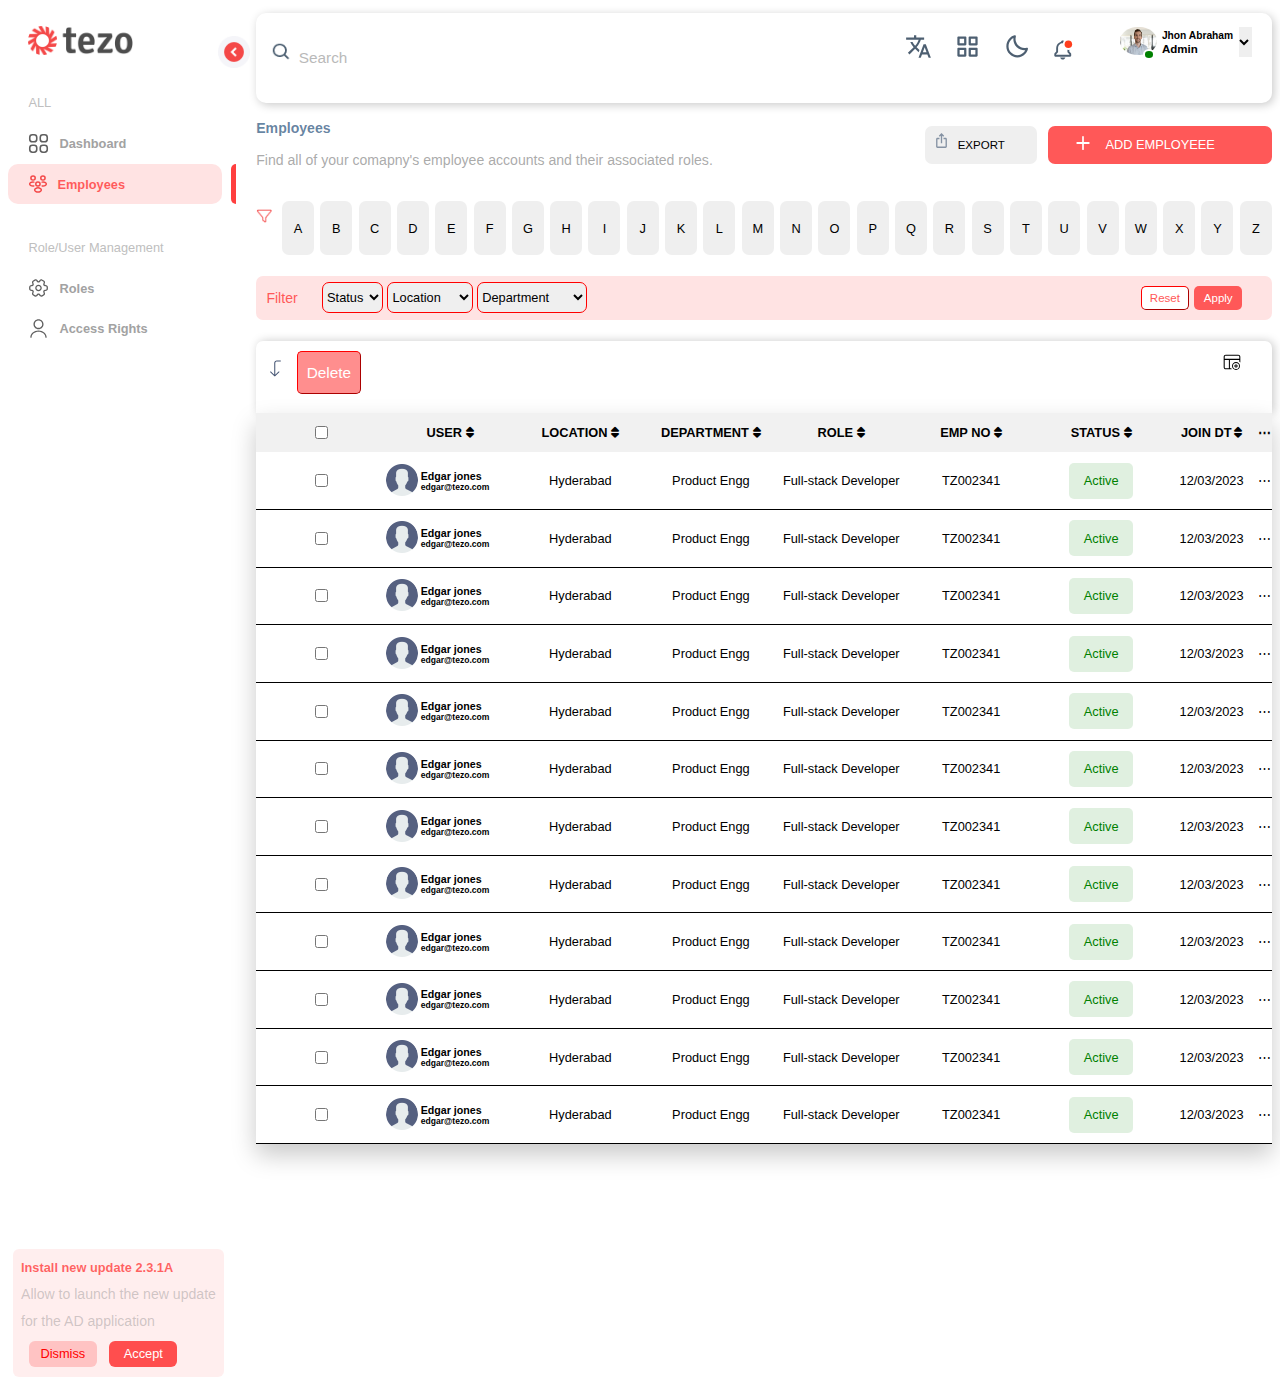
==== commit 262147c5: "Created Roles and role-details Webpage." ====
--- a/index.html
+++ b/index.html
@@ -36,10 +36,12 @@
 
         <div class="menu">
           <p id="menu-desc">Role/User Management</p>
+          <a href="roles.html">
           <div id="sidebar-menu-role" class="sidebar-menu-item">
             <img src="Assets/Images/Horizontal nav/Roles.svg" alt="" />
             <p>Roles</p>
           </div>
+        </a>
 
           <div id="sidebar-menu-access" class="sidebar-menu-item">
             <img src="Assets/Images/Horizontal nav/assign user.svg" alt="" />
--- a/CSS/index.css
+++ b/CSS/index.css
@@ -1,614 +1,572 @@
 * {
-    font-family: Arial, Helvetica, sans-serif;
-  }
-
-  ::-webkit-scrollbar {
-    display: none;
-}
-
-html, body {
-    scrollbar-width: thin;
-    scrollbar-color: transparent transparent;
-}
-  
-  main {
-    display: flex;
-  }
-  
-  /* SIDE BAR SECTION START */
-
-  #sidebar {
-    width: 18%;
-    height: 100%;
-  }
-  
-  #content {
-    width: 82%;
-    height: 100%;
-  }
-
-  #hehe{
-    display: flex;
-    height:80%
-  }
-
-  #handle{
-    position: absolute;
-    left: 17%;
-    top: 4%;
-    width: 2.5%;
-  }
-  
-  .tezo-logo {
-    height: auto;
-    width: 46%;
-    margin-left: 9%;
-    margin-top: 8%;
-  }
-  
-  .tezo-logo img {
-    width: 100%;
-  }
-  
-  #menu-desc {
-    font-size: 1vw;
-    padding-left: 9%;
-    padding-top: 10%;
-    color: gray;
-    opacity: 0.5;
-  }
-  
-  .sidebar-menu-item p {
-    font-size: 1vw;
-    color: rgb(162, 162, 162);
-    font-weight: 600;
-    margin-left: 5%;
-  }
-
-  .sidebar-menu-item img{
-    width:10%;
-  }
-  
-  .sidebar-menu-item {
-    display: flex;
-    padding-left: 9%;
-  }
-  
-  #sidebar-menu-dashboard {
-    margin-top: 6%;
-  }
-  
-  #employee-option-container{
-   
+  font-family: Arial, Helvetica, sans-serif;
+}
+
+::-webkit-scrollbar {
+  display: none;
+}
+
+html,
+body {
+  scrollbar-width: thin;
+  scrollbar-color: transparent transparent;
+}
+
+main {
+  display: flex;
+}
+
+/* SIDE BAR SECTION START */
+
+#sidebar {
+  width: 18%;
+  height: 100%;
+}
+
+#hehe {
+  display: flex;
+  height: 80%;
+}
+
+#handle {
+  position: absolute;
+  left: 17%;
+  top: 4%;
+  width: 2.5%;
+}
+
+.tezo-logo {
+  height: auto;
+  width: 46%;
+  margin-left: 9%;
+  margin-top: 8%;
+}
+
+.tezo-logo img {
+  width: 100%;
+}
+
+#menu-desc {
+  font-size: 1vw;
+  padding-left: 9%;
+  padding-top: 10%;
+  color: gray;
+  opacity: 0.5;
+}
+
+.sidebar-menu-item p {
+  font-size: 1vw;
+  color: rgb(162, 162, 162);
+  font-weight: 600;
+  margin-left: 5%;
+}
+
+.sidebar-menu-item img {
+  width: 10%;
+}
+
+.sidebar-menu-item {
+  display: flex;
+  padding-left: 9%;
+}
+
+#sidebar-menu-dashboard {
+  margin-top: 6%;
+}
+
+#employee-option-container {
   position: relative;
-    
-  }
-  #sidebar-menu-employees {
-    border-radius: 10px;
-    margin-right: 6%;
-    padding-left: -10%;
-    background-color: rgb(255 227 227);
-  }
-
-  #tab-indicator{
-    position: absolute;
-    background-color: rgb(255, 63, 63);
-    width: 2%;
-    height: 100%;
-    top: 0%;
-    left: 53%;
-    overflow: hidden;
-    border-top-left-radius: 10px;
-    border-bottom-left-radius: 10px;
-    margin-left: 45%;
-  }
-  
-  #sidebar-menu-employees p {
-    color: red;
-    opacity: 0.6;
-  }
-
-
-  #update-message{
-    position: relative;
-    margin-top: 65vh;
-    height: 45%;
-    margin-right: 5%;
-    margin-left: 2%;
-    border-radius: 6px;
-    background-color: rgba(255, 88, 88, 0.102);
-  }
-
-  #update-message h5 {
-    font-size: 1vw;
-    color: rgba(255, 0, 0, 0.605);
-    padding-top: 5%;
-    padding-left: 4%;
-    margin-bottom: 0%;
-    text-align: left;
+}
+#sidebar-menu-employees {
+  border-radius: 10px;
+  margin-right: 6%;
+  padding-left: -10%;
+  background-color: rgb(255 227 227);
+}
+
+#tab-indicator {
+  position: absolute;
+  background-color: rgb(255, 63, 63);
+  width: 2%;
+  height: 100%;
+  top: 0%;
+  left: 53%;
+  overflow: hidden;
+  border-top-left-radius: 10px;
+  border-bottom-left-radius: 10px;
+  margin-left: 45%;
+}
+
+#sidebar-menu-employees p {
+  color: red;
+  opacity: 0.6;
+}
+
+a {
+  text-decoration: none;
+}
+
+#update-message {
+  position: relative;
+  margin-top: 100vh;
+  height: 45%;
+  margin-right: 5%;
+  margin-left: 2%;
+  border-radius: 6px;
+  background-color: rgba(255, 88, 88, 0.102);
+}
+
+#update-message h5 {
+  font-size: 1vw;
+  color: rgba(255, 0, 0, 0.605);
+  padding-top: 5%;
+  padding-left: 4%;
+  margin-bottom: 0%;
+  text-align: left;
 }
 
 #update-message p {
-    font-size: 1.1vw;
-    padding-left: 4%;
-    text-align: left;
-    margin-top: 3%;
-    margin-bottom: 0%;
-    line-height: 3vh;
-    color: rgba(128, 128, 128, 0.384);
-}
-
-#update-message-btn-container{
-    width: 16vw;
-}
-#dismiss-btn,#accept-btn{
-    margin-top: 3%;
-    margin-bottom: 5%;
-    width: 5.3vw;
-    height:2em;
-    border-radius: 6px;
-}
-
-#dismiss-btn{
-    font-size: 1vw;
-    margin-left:8%;
-   background-color:  rgba(255, 88, 88, 0.289);
-   border-style: none;
-   color:red
-}
-
-#accept-btn{
-    font-size: 1vw;
-    margin-left: 4%;
-    background-color:  rgba(255, 0, 0, 0.673);
-    border-style: none;
-    color:white
-}
-
-
-
-
-  /* SIDE BAR SECTION END */
-
-
-
-  /* CONTENT SECTION START */
-
-    .search{
-    position: relative;
-    width: 98%;
-    height: 10vh;
-    margin-top: 0.5%;
-    margin-left: 2%;
-    }
-
-    .search-input{
-        width: 100%;
-        height: 100%;
-        border-style: none;
-        border-radius: 10px;
-        box-shadow: 2px 2px 10px rgb(202, 202, 202);
-    }
-
-    ::placeholder{
-        padding-left: 4%;
-        font-size: 1.2vw;
-        opacity: 0.5;
-       
-    }
-
-    #search-icon{
-        position: absolute;
-        width: 2%;
-        left: 1.5%;
-        top: 32%;
-    }
-  
-    #icon-menu-container{
-        position: absolute;
-        left: 63%;
-        top: 12%;
-    
-    }
-
-    #notifications-icon{
-        margin-top: -1%;
-
-    }
-    .menu-icon{
-        width:3.5vw
-    }
-
-
-   #profile{
-        display: flex;
-        position: absolute;
-        right: 2%;
-        top:15%;
-        width: 13%;
-    }
-
-  #profile-text-container p{
-    margin-top: 4%;
-    margin-bottom: 0%;
-    white-space: nowrap;
-
-  }
-
-  .profile-image{
-    position: relative;
-    margin-top: 0%;
-    width:28%;
-    border-radius: 100%;
-    
-  }
-
-  #user-status{
-    width:6%;
-    height: 23%;
-    border-radius: 50%;
-    border-color: white;
-    border-width: 2px;
-    border-style:solid;
-    background-color: green;
-    position: absolute;
-    top: 79%;
-    left:18%;
-  }
-  
-  #profile-text-container{
-    margin-left: 4%;
-
-
-  }
-
-
-  #profile-name{
-    font-size: 0.8vw;
-    font-weight: 600;
-  }
-  #profile-designation{
-    font-size: 0.9vw;
-    font-weight: 800;
-  }
-
-  #profile-dropdown{
-    position: absolute;
-    /* height: 57%; */
-    width: 1vw;
-    /* margin-left: 4%; */
-    font-size: 2vw;
-    /* margin-top: -7%; */
-    margin-bottom: 10%;
-    right: 0%;
-}
-
-  #profile-dropdown{
-    border-style: none;
-  }
-  /* EMPLOYEE OPERATION SECTION START */
-
-  #content-employee{
-    display: flex;
-    margin-top:0%;
-    margin-left: 2%;
-   
-  }
-  #content-employee-title{
-    line-height: 81%;
-  }
-
-  #content-employee-title p{
-    white-space: nowrap;
-    font-size: 1.1vw;
-    color: rgba(128, 128, 128, 0.676);
-  }
-
-  #content-employee-title h4{
-    font-size: 1.1vw;
-    color: rgba(0, 51, 101, 0.613);
-  }
-
-  .employee-operation{
-    display: flex;
-    width: 60%;
-    flex-wrap: wrap;
-    justify-content: flex-end;
-  }
-
-  #export-btn,#add-employee-btn{
-    position: relative;
-    margin-top:4%; 
-    height: 50%;
-    border-radius: 7px;
-    border-width:0px;
-    
-
-
-  }
-  #export-btn{
-    width: 20%;
-    font-size: 0.9vw;
-    
-  }
-  #export-icon{
-    position: absolute;
-    width: 1.3vw;
-    left: 7%;
-    top:18%;
-  }
-  #add-employee-btn{
-    width: 40%;
-    margin-left: 2%;
-    font-size: 1vw;
-    background-color: rgb(255, 88, 88);
-    color: white;
-    font-weight: 200;
-  }
-
-  #add-employee-icon{
-    position: absolute;
-    width: 1.6vw;
-    left: 11%;
-    top: 18%;   
-
-  }
-
-
-  .filter-icon{
-    width: 1.4vw;
-    margin-left: 2%;
-    margin-right: 1%;
-  }
-
-  .filter-icon img{
-    width: 100%;
-    margin-top: 50%;
-  }
-
-
-  /* EMPLOYEE OPERATION SECTION END */
-
- 
+  font-size: 1.1vw;
+  padding-left: 4%;
+  text-align: left;
+  margin-top: 3%;
+  margin-bottom: 0%;
+  line-height: 3vh;
+  color: rgba(128, 128, 128, 0.384);
+}
+
+#update-message-btn-container {
+  width: 16vw;
+}
+#dismiss-btn,
+#accept-btn {
+  margin-top: 3%;
+  margin-bottom: 5%;
+  width: 5.3vw;
+  height: 2em;
+  border-radius: 6px;
+}
+
+#dismiss-btn {
+  font-size: 1vw;
+  margin-left: 8%;
+  background-color: rgba(255, 88, 88, 0.289);
+  border-style: none;
+  color: red;
+}
+
+#accept-btn {
+  font-size: 1vw;
+  margin-left: 4%;
+  background-color: rgba(255, 0, 0, 0.673);
+  border-style: none;
+  color: white;
+}
+
+/* SIDE BAR SECTION END */
+
+/* CONTENT SECTION START */
+#content {
+  width: 82%;
+  height: 100%;
+}
+
+.search {
+  position: relative;
+  width: 98%;
+  height: 10vh;
+  margin-top: 0.5%;
+  margin-left: 2%;
+}
+
+.search-input {
+  width: 100%;
+  height: 100%;
+  border-style: none;
+  border-radius: 10px;
+  box-shadow: 2px 2px 10px rgb(202, 202, 202);
+}
+
+::placeholder {
+  padding-left: 4%;
+  font-size: 1.2vw;
+  opacity: 0.5;
+}
+
+#search-icon {
+  position: absolute;
+  width: 2%;
+  left: 1.5%;
+  top: 32%;
+}
+
+#icon-menu-container {
+  position: absolute;
+  left: 63%;
+  top: 12%;
+}
+
+#notifications-icon {
+  margin-top: -1%;
+}
+.menu-icon {
+  width: 3.5vw;
+}
+
+#profile {
+  display: flex;
+  position: absolute;
+  right: 2%;
+  top: 15%;
+  width: 13%;
+}
+
+#profile-text-container p {
+  margin-top: 4%;
+  margin-bottom: 0%;
+  white-space: nowrap;
+}
+
+.profile-image {
+  position: relative;
+  margin-top: 0%;
+  width: 28%;
+  border-radius: 100%;
+}
+
+#user-status {
+  width: 6%;
+  height: 23%;
+  border-radius: 50%;
+  border-color: white;
+  border-width: 2px;
+  border-style: solid;
+  background-color: green;
+  position: absolute;
+  top: 79%;
+  left: 18%;
+}
+
+#profile-text-container {
+  margin-left: 4%;
+}
+
+#profile-name {
+  font-size: 0.8vw;
+  font-weight: 600;
+}
+#profile-designation {
+  font-size: 0.9vw;
+  font-weight: 800;
+}
+
+#profile-dropdown {
+  position: absolute;
+  /* height: 57%; */
+  width: 1vw;
+  /* margin-left: 4%; */
+  font-size: 2vw;
+  /* margin-top: -7%; */
+  margin-bottom: 10%;
+  right: 0%;
+}
+
+#profile-dropdown {
+  border-style: none;
+}
+/* EMPLOYEE OPERATION SECTION START */
+
+#content-employee {
+  display: flex;
+  margin-top: 0%;
+  margin-left: 2%;
+}
+#content-employee-title {
+  line-height: 81%;
+}
+
+#content-employee-title p {
+  white-space: nowrap;
+  font-size: 1.1vw;
+  color: rgba(128, 128, 128, 0.676);
+}
+
+#content-employee-title h4 {
+  font-size: 1.1vw;
+  color: rgba(0, 51, 101, 0.613);
+}
+
+.employee-operation {
+  display: flex;
+  width: 60%;
+  flex-wrap: wrap;
+  justify-content: flex-end;
+}
+
+#export-btn,
+#add-employee-btn {
+  position: relative;
+  margin-top: 4%;
+  height: 50%;
+  border-radius: 7px;
+  border-width: 0px;
+}
+#export-btn {
+  width: 20%;
+  font-size: 0.9vw;
+}
+#export-icon {
+  position: absolute;
+  width: 1.3vw;
+  left: 7%;
+  top: 18%;
+}
+#add-employee-btn {
+  width: 40%;
+  margin-left: 2%;
+  font-size: 1vw;
+  background-color: rgb(255, 88, 88);
+  color: white;
+  font-weight: 200;
+}
+
+#add-employee-icon {
+  position: absolute;
+  width: 1.6vw;
+  left: 11%;
+  top: 18%;
+}
+
+.filter-icon {
+  width: 1.4vw;
+  margin-left: 2%;
+  margin-right: 1%;
+}
+
+.filter-icon img {
+  width: 100%;
+  margin-top: 50%;
+}
+
+/* EMPLOYEE OPERATION SECTION END */
+
 /* EMPLOYEE FILTER SECTION START */
 
-#employee-filter{
-    display: flex;
-    margin-top:2%;
-
-}
-
-.search-by-letter-container{
-    display: flex;
-    justify-content: space-between;
-    width: 90vw;
-    flex-wrap: wrap;
-   
-}
-
-.search-by-letter{
-width: 2.5vw;
-height: 6vh;
-font-size: 1vw;
-border-style: none;
-border-radius: 7px;
-background-color: rgba(128, 128, 128, 0.125);
-
-}
-   
-
-.filter-categories{
-    display: flex;
-    height: 30%;
-    border-radius: 7px;
-    margin-top: 2%;
-    margin-left: 2%;
-    background-color: rgb(255 227 227); 
-}
-
-.filter-categories p{
-    color:rgb(255, 88, 88); 
-    margin-left: 1%;
-    
-    font-size: 1.1vw;
-}
-
-#dropdown-options{
-    width:60%;
-    margin-bottom: 1%;
-}
-#dropdown-options select{
-    margin-top: 1%;
-    height: 90%;
-    border-radius: 7px;
-    border-color: red;
-    font-size: 1vw;
-    
-
-}
-
-#status-dropdown{
-    width: 10%;
-    margin-left: 4%;
-
-}
-#location-dropdown{
-    width: 14%;
-}
-
-#department-dropdown{
-    width: 18%;
-}
-
-
-
-.employee-filter-btn-container{
-    display: flex;
-    margin-left: 23%;
-    width:10%
-}
-
-#reset,#apply{
-    height: 55%;
-    width: 50%;
-    margin-top: 10%;
-    border-radius: 5px;
-    border-width: 0px;
-    font-size: 0.9vw;
-}
-
-#reset{
-    
-    color: rgb(255, 88, 88);
-    background-color: white;
-    border-width: 1px;
-    border-color: red;
-}
-#apply{
-    margin-left: 5%;
-    background-color: rgb(255, 88, 88);
-    color: white;
+#employee-filter {
+  display: flex;
+  margin-top: 2%;
+}
+
+.search-by-letter-container {
+  display: flex;
+  justify-content: space-between;
+  width: 90vw;
+  flex-wrap: wrap;
+}
+
+.search-by-letter {
+  width: 2.5vw;
+  height: 6vh;
+  font-size: 1vw;
+  border-style: none;
+  border-radius: 7px;
+  background-color: rgba(128, 128, 128, 0.125);
+}
+
+.filter-categories {
+  display: flex;
+  height: 30%;
+  border-radius: 7px;
+  margin-top: 2%;
+  margin-left: 2%;
+  background-color: rgb(255 227 227);
+}
+
+.filter-categories p {
+  color: rgb(255, 88, 88);
+  margin-left: 1%;
+
+  font-size: 1.1vw;
+}
+
+#dropdown-options {
+  width: 60%;
+  margin-bottom: 1%;
+}
+#dropdown-options select {
+  margin-top: 1%;
+  height: 90%;
+  border-radius: 7px;
+  border-color: red;
+  font-size: 1vw;
+}
+
+#status-dropdown {
+  width: 10%;
+  margin-left: 4%;
+}
+#location-dropdown {
+  width: 14%;
+}
+
+#department-dropdown {
+  width: 18%;
+}
+
+.employee-filter-btn-container {
+  display: flex;
+  margin-left: 23%;
+  width: 10%;
+}
+
+#reset,
+#apply {
+  height: 55%;
+  width: 50%;
+  margin-top: 10%;
+  border-radius: 5px;
+  border-width: 0px;
+  font-size: 0.9vw;
+}
+
+#reset {
+  color: rgb(255, 88, 88);
+  background-color: white;
+  border-width: 1px;
+  border-color: red;
+}
+#apply {
+  margin-left: 5%;
+  background-color: rgb(255, 88, 88);
+  color: white;
 }
 
 /* EMPLOYEE DATA TABLE SECTION START */
 
 /* TABLE OPERATION DIVISON START */
 
-#employee-data-table{
-    height:80%;
-}
-
-#employee-data-table #table-operations{
-    position: relative;
-    margin-top: 2%;
-    height:8vh;
-    margin-left: 2%;
-    border-top-left-radius: 7px;
-    border-top-right-radius: 7px;
-    box-shadow:2px 0px 10px rgb(202, 202, 202);
-
-}
-
-#delete-operation-btn{
-    position: absolute;
-    left: 2%;
-    margin-left: 2%;
-    margin-top: 1%;
-    width: 5vw;
-    height:60%;
-    background-color: rgb(255, 142, 142);
-    color: white;
-    border-radius: 5px;
-    border-width: 1px;
-    border-color: red;
-    font-size: 1.2vw;
-}
-
-#employee-data-table #table-operations #arrow-left-down-img{
-    position: absolute;
-    width: 1.5vw;
-    top: 25%;
-    left:1%;
-
-
-}
-
-#employee-data-table #table-operations #add-operation-img{
-    position: absolute;
-    width: 1.5vw;
-    top: 16%;
-    right:3%;
-
+#employee-data-table {
+  height: 80%;
+}
+
+#employee-data-table #table-operations {
+  position: relative;
+  margin-top: 2%;
+  height: 8vh;
+  margin-left: 2%;
+  border-top-left-radius: 7px;
+  border-top-right-radius: 7px;
+  box-shadow: 2px 0px 10px rgb(202, 202, 202);
+}
+
+#delete-operation-btn {
+  position: absolute;
+  left: 2%;
+  margin-left: 2%;
+  margin-top: 1%;
+  width: 5vw;
+  height: 60%;
+  background-color: rgb(255, 142, 142);
+  color: white;
+  border-radius: 5px;
+  border-width: 1px;
+  border-color: red;
+  font-size: 1.2vw;
+}
+
+#employee-data-table #table-operations #arrow-left-down-img {
+  position: absolute;
+  width: 1.5vw;
+  top: 25%;
+  left: 1%;
+}
+
+#employee-data-table #table-operations #add-operation-img {
+  position: absolute;
+  width: 1.5vw;
+  top: 16%;
+  right: 3%;
 }
 /* TABLE OPERATION DIVISON END */
 
 /* TABLE DATA DIVISON START */
 
-
- #table-data{
-    max-height: 90vh; 
-    overflow-y: auto;
-    width:100%;
-} 
-
-table{
-    
-    width: 98%;
-    margin-left:2%;
-    margin-right: 0%;
-    border-collapse: collapse;
-    box-shadow: 0px 11px 23px rgb(202, 202, 202);
-}
-th{
-    position: sticky;
-    top: 0%;
-    font-size: 1vw;
-    padding-top: 1%;
-    padding-bottom: 1%;
-    background-color: rgb(241, 241, 241);
-
-    
-}
-
-th i{
-    margin-left: 3%;
-}
-
-td{
-    font-size: 1vw;
-    text-align: center;
-    width: 13%;
-    padding-top: 1%;
-    padding-bottom:1%;
-    border-bottom:1px solid black
-}
-
-.table-btn{
-    width: 5vw;
-    height: 4vh;
-    font-size: 1vw;
-    color: green;
-    background-color: rgba(0, 128, 0, 0.122);
-    border-style: none;
-    border-radius: 5px;
-}
-
-#user-name{
-    display: flex;
-   align-items: center;
-}
-
-#user-img{
-    height: 100%;
-    width: 25%;
-    border-radius: 100%;
-    overflow: hidden;
-}
-
-#user-details h4,h6{
-    margin-top:0;
-    margin-bottom: 0;
-
-
-}
-#user-details{
-    width: 60%;
-    text-align:left;
-    margin-left: 2%;
-}
-
-#user-details h4{
-    font-size: smaller;
-}
-
- #user-img img{
-    padding-top: 4%;
-    width: 100%;
- }
+#table-data {
+  width: 100%;
+}
+
+table {
+  height: 10vh;
+  width: 98%;
+  margin-left: 2%;
+  margin-right: 0%;
+  border-collapse: collapse;
+  box-shadow: 0px 11px 23px rgb(202, 202, 202);
+}
+th {
+  position: sticky;
+  top: 0%;
+  font-size: 1vw;
+  padding-top: 1%;
+  padding-bottom: 1%;
+  background-color: rgb(241, 241, 241);
+}
+
+th i {
+  margin-left: 3%;
+}
+
+td {
+  font-size: 1vw;
+  text-align: center;
+  width: 13%;
+  padding-top: 1%;
+  padding-bottom: 1%;
+  border-bottom: 1px solid black;
+}
+
+.table-btn {
+  width: 5vw;
+  height: 4vh;
+  font-size: 1vw;
+  color: green;
+  background-color: rgba(0, 128, 0, 0.122);
+  border-style: none;
+  border-radius: 5px;
+}
+
+#user-name {
+  display: flex;
+  align-items: center;
+}
+
+#user-img {
+  height: 100%;
+  width: 25%;
+  border-radius: 100%;
+  overflow: hidden;
+}
+
+#user-details h4,
+h6 {
+  margin-top: 0;
+  margin-bottom: 0;
+}
+#user-details {
+  width: 60%;
+  text-align: left;
+  margin-left: 2%;
+}
+
+#user-details h4 {
+  font-size: smaller;
+}
+
+#user-img img {
+  padding-top: 4%;
+  width: 100%;
+}
 
 /* TABLE DATA DIVISION END */
 
 /* EMPLOYEE DATA TABLE SECRION END */
-
-
-
